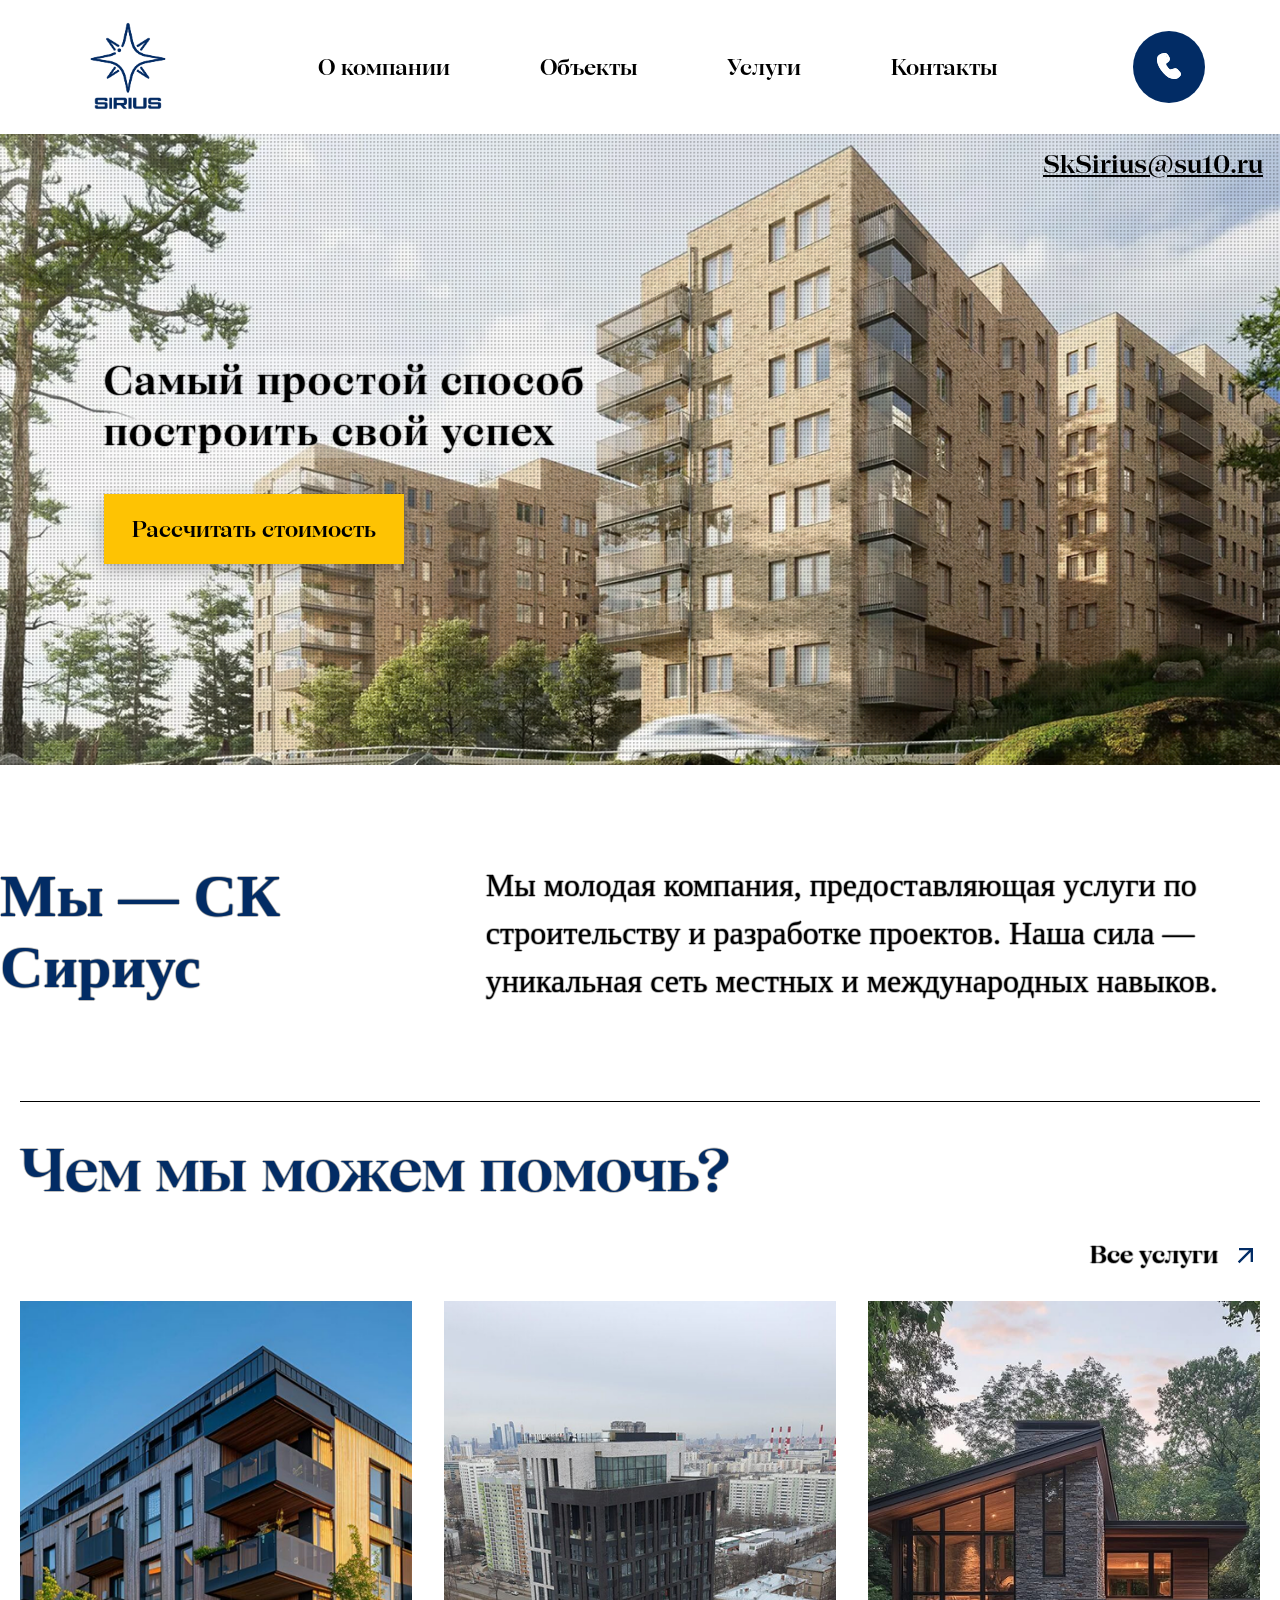
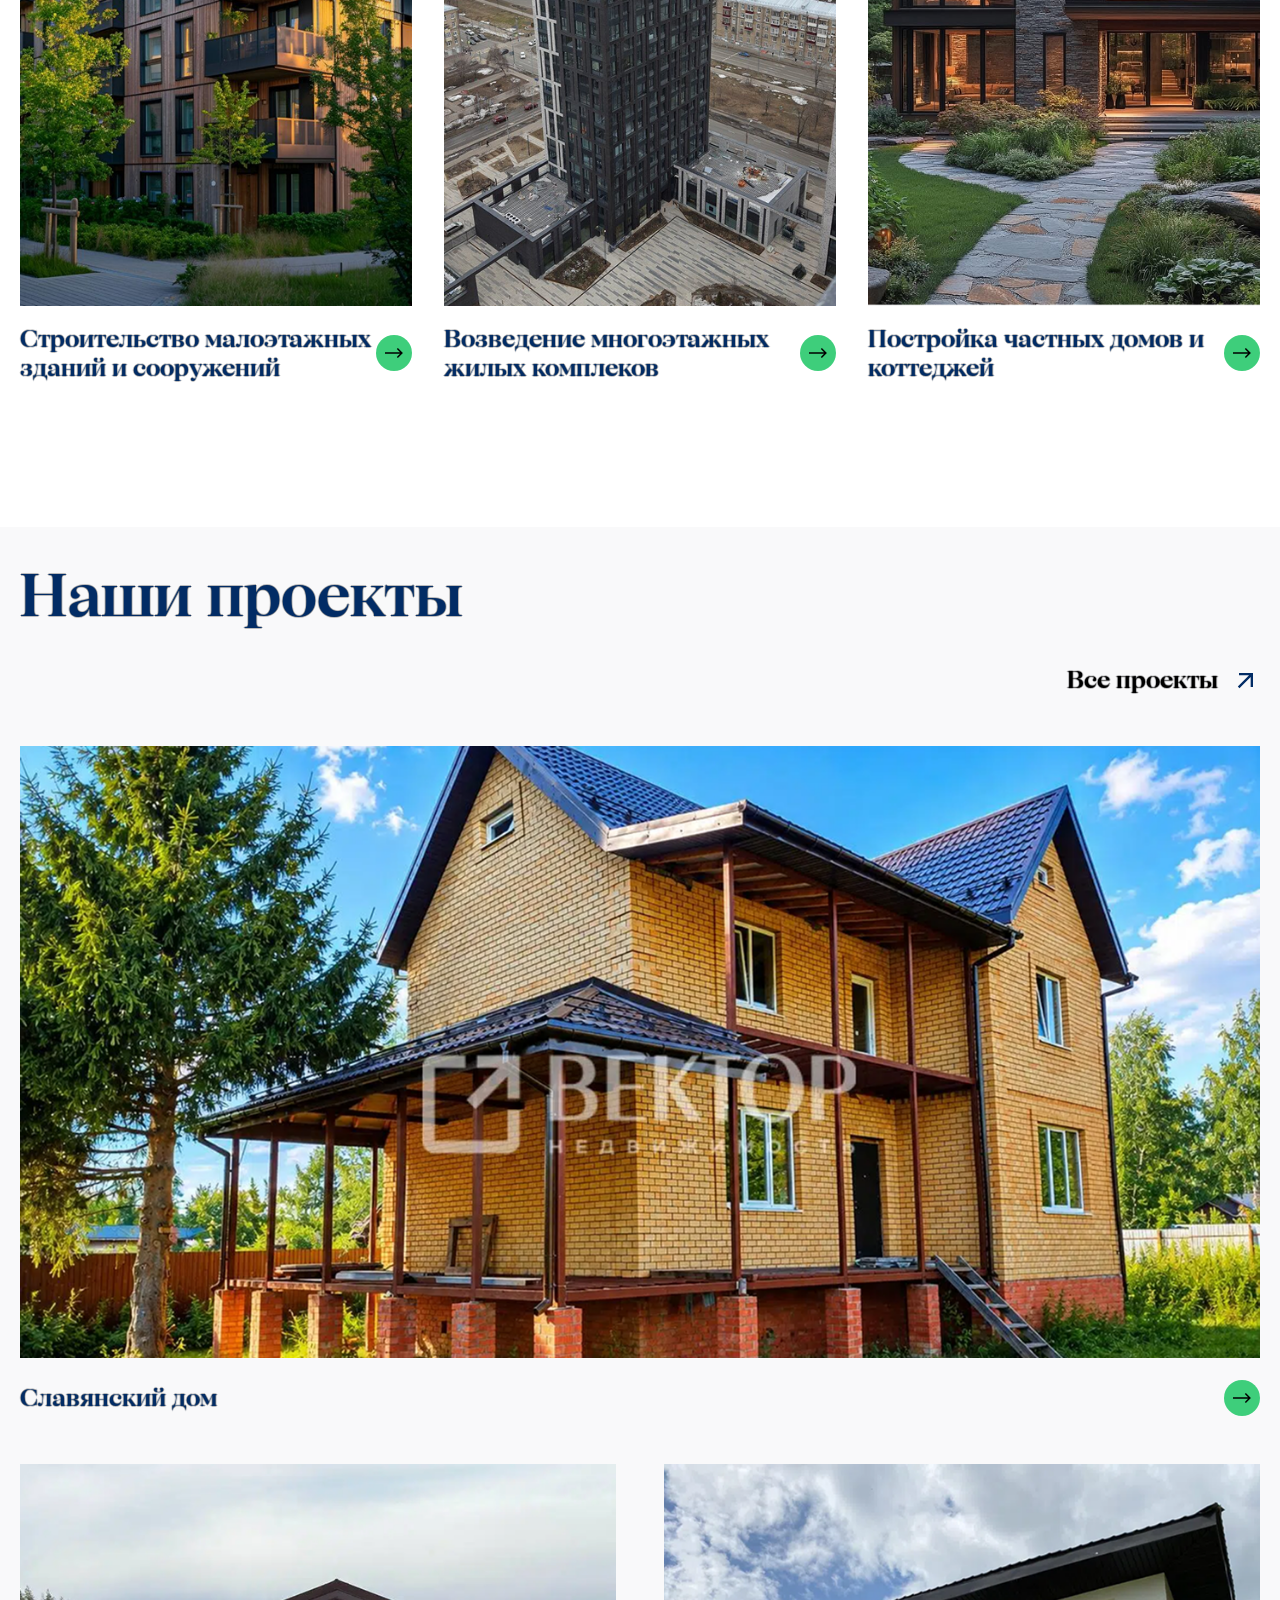
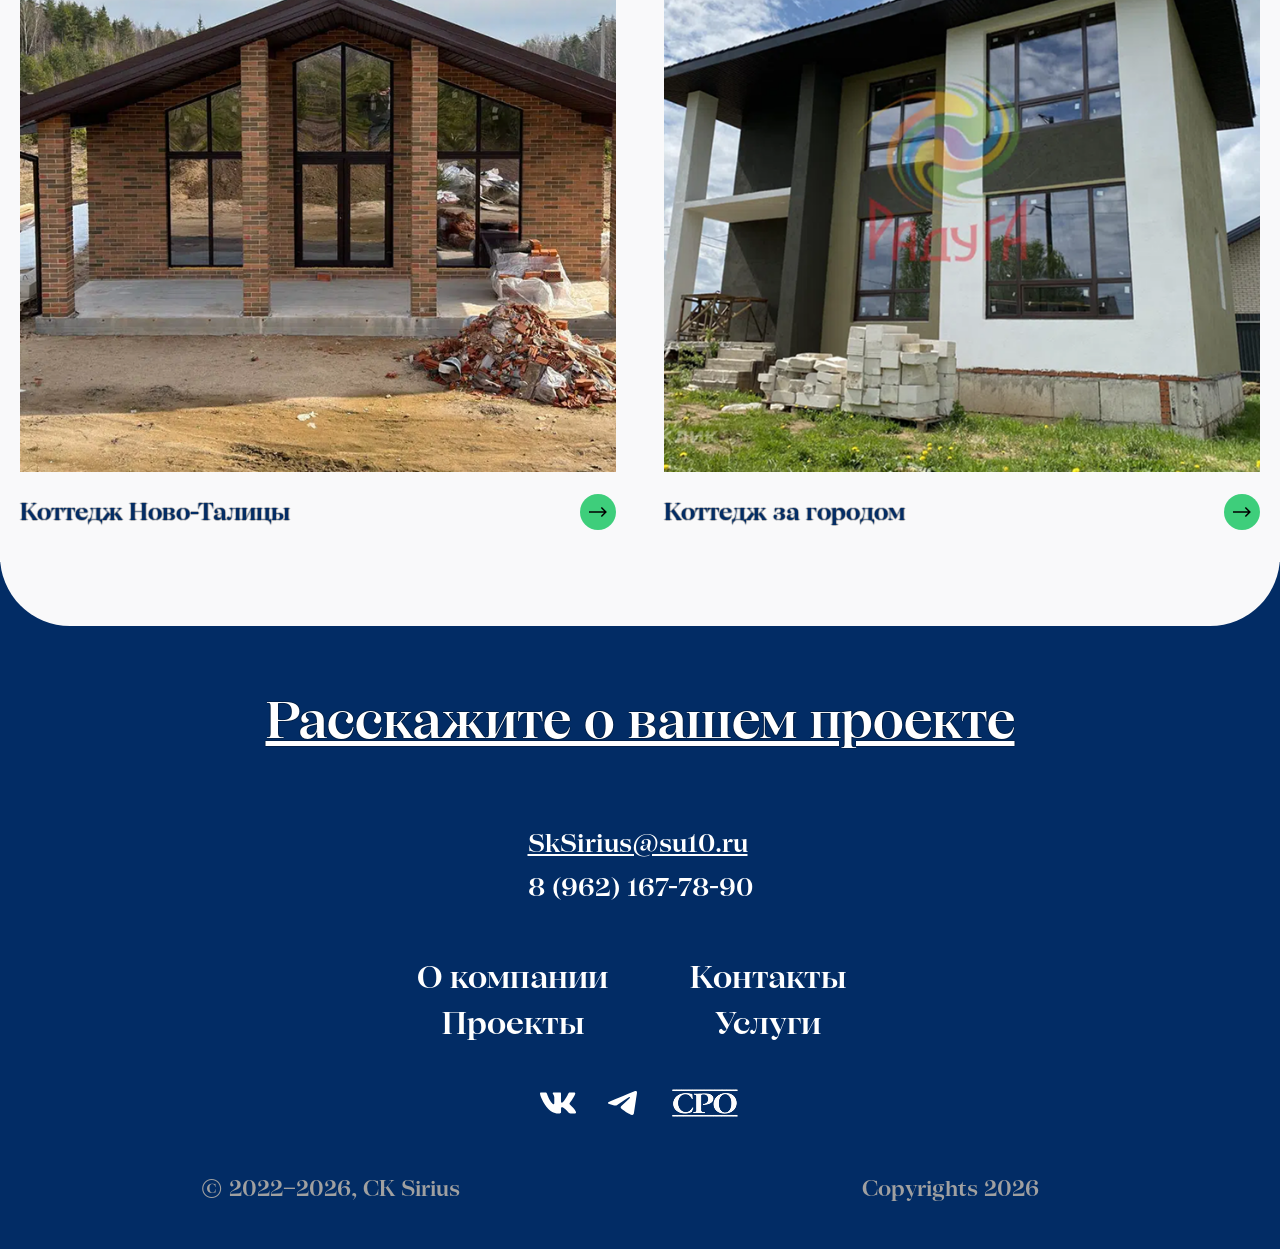
==== index.html @ 01628102 "Init" ====
<!doctype html>
<html lang="ru">
  <head>
    <meta charset="UTF-8" />
    <meta name="viewport" content="width=device-width, initial-scale=1.0" />
    <link rel="stylesheet" href="css_files/header.css" />
    <link rel="stylesheet" href="css_files/general.css" />
    <link rel="stylesheet" href="css_files/Main_photo.css" />
    <link rel="stylesheet" href="css_files/hero.css" />
    <link rel="stylesheet" href="css_files/services.css" />
    <link rel="stylesheet" href="css_files/projects.css" />
    <link rel="stylesheet" href="css_files/footer.css" />
    <link rel="stylesheet" href="css_files/success-module-window.css" />
    <link rel="stylesheet" href="css_files/adaptive/header-adaptive.css" />
    <link rel="stylesheet" href="css_files/adaptive/main-photo.css">
    <link rel="stylesheet" href="css_files/adaptive/hero.css">
    <link rel="stylesheet" href="css_files/adaptive/services.css">
    <link rel="stylesheet" href="css_files/adaptive/projects.css">
    <link rel="stylesheet" href="css_files/adaptive/footer-adaptive.css">
    <link rel="stylesheet" href="css_files/module-window.css" />
    <link rel="stylesheet" href="css_files/adaptive/module-window.css">

    <link
      rel="shortcut icon"
      href="icons/logo_favicon.png"
      type="image/x-icon"
    />
    
    <!-- <link rel="preconnect" href="https://fonts.googleapis.com" />
    <link rel="preconnect" href="https://fonts.gstatic.com" crossorigin />
    <link
      href="https://fonts.googleapis.com/css2?family=Mulish:wght@200;300;400;500;600;700&display=swap"
      rel="stylesheet"
    /> -->
    <link rel="preconnect" href="https://fonts.googleapis.com" />
    <link rel="preconnect" href="https://fonts.gstatic.com" crossorigin />
    <link
      href="https://fonts.googleapis.com/css2?family=Mulish:ital,wght@0,200..1000;1,200..1000&display=swap"
      rel="stylesheet"
    />

    <title>SIRIUS</title>
  </head>
  <body>
    <header class="header">
      <div class="header__block">
        <nav class="header__nav">
          <!-- LOGO -->
          <img class="header__nav-logo" src="icons/Logo.png" alt="" />
          <div class="header__nav-box">
            <!-- LIST -->
            <ul class="header__list">
              <!-- ABOUT US -->
              <li>
                <a href="about_us.html" class="header__list-link">О компании</a>
              </li>
              <!-- PROJECTS -->
              <li>
                <a href="projects.html" class="header__list-link">Объекты</a>
              </li>
              <!-- SERVISES -->
              <li>
                <a href="services.html" class="header__list-link">Услуги</a>
              </li>
              <!-- CONTACTS -->
              <li>
                <a href="contacts.html" class="header__list-link">Контакты</a>
              </li>
            </ul>
            <!-- PHONE-BUTTON -->
            <!-- <div class="header__button-sidebar">
              <button class="header__call" id="callButton">
                <img src="icons/phone.svg" alt="Позвонить" class="phone" />
              </button> -->
            <!-- КНОПКА САЙДБАРА -->
            <!-- <button class="header__burger" id="burgerButton" type="button">
                <span></span>
                <span></span>
                <span></span>
              </button>
            </div>  -->
          </div>
          
          <div class="header__button-sidebar">
            <!-- PHONE-BUTTON -->
            <button class="header__call" id="callButton">
              <img src="icons/phone.svg" alt="Позвонить" class="phone" />
            </button>
            <!-- КНОПКА САЙДБАРА -->
            <button class="header__burger" id="burgerButton" type="button">
              <span></span>
              <span></span>
              <span></span>
            </button>
          </div>
          <!-- <button class="header__call-adaptive" id="callButton">
            <img src="icons/phone.svg" alt="Позвонить" class="phone" />
          </button> -->
        </nav>
      </div>
    </header>
    <!-- SIDEBAR -->
    <div class="sidebar" id="sidebar">
      <div class="sidebar__overlay" id="sidebarOverlay"></div>
      <aside class="sidebar__menu">
        <button class="sidebar__close" id="sidebarClose" type="button">
          ×
        </button>
        <ul class="sidebar__list">
          <!-- ABOUT US -->
          <li>
            <a href="about_us.html" class="sidebar__link">О компании</a>
          </li>
          <!-- PROJECTS -->
          <li>
            <a href="projects.html" class="sidebar__link">Объекты</a>
          </li>
          <!-- SERVISES -->
          <li>
            <a href="services.html" class="sidebar__link">Услуги</a>
          </li>
          <!-- CONTACTS -->
          <li>
            <a href="contacts.html" class="sidebar__link">Контакты</a>
          </li>
        </ul>
        <!-- PHONE-BUTTON -->
        <!-- <button class="sidebar__call" id="sidebarCall" type="button">
            <img src="icons/phone.svg" alt="Позвонить" class="phone" />
          </button> -->
      </aside>
    </div>
    <main>
      <!-- MAIN PHOTO -->
      <section class="photo">
        <div class="photo__container">
          <!-- CONTENT -->
          <div class="photo__content">
            <h1>Самый простой способ построить свой успех</h1>
            <button>Рассчитать стоимость</button>
          </div>
          <!-- EMAIL -->
          <div class="email__content">SkSirius@su10.ru</div>
          <!-- IMAGE -->
          <div class="photo__image">
            <img src="Images/Fone.png" alt="" class="image__photo" />
          </div>
        </div>
      </section>
      <!-- DESCRIPTION ABOUT COMPANY -->
      <section class="hero">
        <div class="hero__container">
          <h2 class="hero__title">Мы — СК Сириус</h2>
          <div class="hero__desc">
            Мы молодая компания, предоставляющая 
            услуги по строительству и разработке 
            проектов. Наша сила — уникальная сеть 
            местных и международных навыков.
          </div>
        </div>
      </section>
      <!-- УСЛУГИ -->
      <section class="services">
        <div class="services__container">
          <!-- LINE -->
          <div class="services__line"></div>
          <!-- HEADER -->
          <div class="services__header">
            <!-- TITLE -->
            <h2 class="services__title">Чем мы можем помочь?</h2>
            <!-- LINK -->
            <div class="services__link">
              <a href="services.html" class="services__link-item"
                ><span>Все услуги</span>
                <img
                  src="icons/pointers/services-arrow.svg"
                  alt=""
                  class="services__arrow"
              /></a>
            </div>
          </div>
          <div class="services__list">
            <!-- 1 -->
            <article class="services__item">
              <img src="Images/low.png" alt="" class="services__image" />
              <a href="/" class="services__name"
                ><span>Строительство малоэтажных зданий и сооружений</span>
                <div class="services__icon-box">
                  <img
                    class="services__icon"
                    src="icons/pointers/project-arrow.svg"
                    alt=""
                  />
                </div>
              </a>
            </article>
            <!-- 2 -->
            <article class="services__item">
              <img src="Images/higher.png" alt="" class="services__image" />
              <a href="/" class="services__name"
                ><span>Возведение многоэтажных жилых комплеков</span>
                <div class="services__icon-box">
                  <img
                    class="services__icon"
                    src="icons/pointers/project-arrow.svg"
                    alt=""
                  />
                </div>
              </a>
            </article>
            <!-- 3 -->
            <article class="services__item">
              <img
                src="Images/private_house.png"
                alt=""
                class="services__image"
              />
              <a href="/" class="services__name"
                ><span>Постройка частных домов и коттеджей</span>
                <div class="services__icon-box">
                  <img
                    class="services__icon"
                    src="icons/pointers/project-arrow.svg"
                    alt=""
                  />
                </div>
              </a>
            </article>
          </div>
        </div>
      </section>
      <!-- ПРОЕКТЫ -->
      <section class="projects">
        <div class="projects__container">
          <div class="projects__header">
            <div class="projects__title">Наши проекты</div>
            <!-- LINK -->
            <div class="projects__link">
              <a href="projects.html" class="projects__link-item"
                ><span>Все проекты</span>
                <img
                  src="icons/pointers/services-arrow.svg"
                  alt=""
                  class="projects__arrow"
              /></a>
            </div>
          </div>
          <div class="projects__list">
            <!-- 1 -->
            <article class="projects__item">
              <img
                src="Images/Slavynski_dom.png"
                alt=""
                class="projects__image"
              />
              <a href="projectInDetails.html" class="services__name services__name-adaptive"
                ><span>Славянский дом</span>
                <div class="services__icon-box">
                  <img
                    class="services__icon"
                    src="icons/pointers/project-arrow.svg"
                    alt=""
                  />
                </div>
              </a>
            </article>
            <!-- 2 -->
            <article class="projects__item">
              <img src="Images/Cottage.png" alt="" class="projects__image" />
              <a href="/" class="services__name services__name-adaptive"
                ><span>Коттедж Ново-Талицы</span>
                <div class="services__icon-box">
                  <img
                    class="services__icon"
                    src="icons/pointers/project-arrow.svg"
                    alt=""
                  />
                </div>
              </a>
            </article>
            <!-- 3 -->
            <article class="projects__item">
              <img src="Images/Cottage_2.png" alt="" class="projects__image" />
              <a href="/" class="services__name services__name-adaptive"
                ><span>Коттедж за городом</span>
                <div class="services__icon-box">
                  <img
                    class="projects__icon"
                    src="icons/pointers/project-arrow.svg"
                    alt=""
                  />
                </div>
              </a>
            </article>
          </div>
        </div>
      </section>
    </main>
    <footer class="footer">
      <div class="footer__container">
        <h2>
          <a href="contacts.html" class="footer__title"
            >Расскажите о вашем проекте</a
          >
        </h2>

        <div class="footer__middle">
          <div class="footer__contacts">
            <a href="/" class="footer__email">SkSirius@su10.ru</a
            ><a href="/" class="footer__phone-number">8 (962) 167-78-90</a>
          </div>
          <nav class="footer__nav">
            <!-- <div class="footer__nav-up"> -->
            <a href="about_us.html" class="footer__nav-item">О компании</a>
            <a href="services.html" class="footer__nav-item">Контакты</a>
            <!-- </div> -->
            <!-- <div class="footer__nav-bottom"> -->
            <a href="projects.html" class="footer__nav-item">Проекты</a>
            <a href="contacts.html" class="footer__nav-item">Услуги</a>
            <!-- </div> -->
          </nav>
        </div>

        <div class="footer__bottom">
          <div class="footer__socials">
            <img src="icons/social-medias/vk.svg" alt="" class="vk" />
            <img src="icons/social-medias/tg.svg" alt="" class="tg" />
            <img src="icons/social-medias/cpo.png" alt="" class="cpo" />
          </div>
          <div class="footer__copyright">
            <p class="footer__copyright-text">© 2022–2026, CК Sirius</p>
            <p class="footer__copyright-text">Copyrights 2026</p>
          </div>
        </div>
      </div>
    </footer>
    <!-- MODULE-WINDOW -->
    <div class="callback" id="callback">
      <div class="callback__overlay"></div>

      <div class="callback__window">
        <button class="callback__close" id="callbackClose">×</button>

        <h2 class="callback__title">У вас возникли вопросы?</h2>

        <div class="callback__manager">
          <img
            src="Images/owner-picture.png"
            alt=""
            class="callback__manager-photo"
          />

          <p class="callback__manager-text">
            Наш менеджер перезвонит вам<br />
            в рабочее время в течение 2 минут
          </p>
        </div>

        <form class="callback__form">
          <input
            type="tel"
            class="callback__input"
            placeholder="Телефон *"
            id="callbackPhone"
          />

          <button type="submit" class="callback__submit" id="callbackSubmit">
            Перезвонить
          </button>
        </form>
      </div>
    </div>
    <!-- УСПЕШНО ОТПРАВЛЕНО -->
    <div class="callback__success" id="callbackSuccess">
      <div class="callback__success-overlay"></div>
      <div class="callback__success-modal">
        <button class="callback__success-close" id="successClose">
          <img src="icons/cross.svg" alt="" />
        </button>

        <div class="callback__success-icon">
          <img src="icons/plane.svg" alt="" />
        </div>

        <h3 class="callback__success-title">
          Ваша заявка на обратный звонок зарегистрирована
        </h3>
        <p class="callback__success-text">
          Наш специалист скоро перезвонит вам
        </p>
      </div>
    </div>
    <script src="js/callback.js"></script>
    <script src="js/sidebar.js"></script>
    <!-- <script src="js/request.js"></script> -->
  </body>
</html>
---- css_files/header.css ----
.header {
  max-width: 1170px;
  padding-inline: 20px;

  margin-inline: auto;
}

.header__block {
  height: 134px;
}

.header__nav {
  display: flex;
  /* gap: 232px; */
  justify-content: space-between;
  align-items: center;
  height: 134px;
}

.header__button-sidebar {
  display: flex;
  justify-content: center;
  align-items: center;
  gap: 20px;
  /* margin-left: auto; */
}


.header__nav-logo {
  width: 106px;
  height: 106px;
  cursor: pointer;
}

.header__nav-box {
  display: flex;
  justify-content: space-between;
  align-items: center;
  /* width: 100%; */
}

.header__list {
  display: flex;
  list-style: none;
  gap: 90px;
}

.header__list-link,
.header__list-link:visited {
  font-size: 22px;
  font-family: "SFT Schrifted", sans-serif;
  cursor: pointer;
  transition: transform 0.3s ease;
  text-decoration: none;
  color: black;
}

.header__list-link:hover {
  display: inline-block;
  transform: scale(1.12);
  opacity: 0.8;
}

.header__call {
  background-color: var(--dark-blue);
  width: 72px;
  height: 72px;
  border-radius: 50px;
  border: none;
  display: flex;
  justify-content: center;
  align-items: center;
  transition: background-color 0.2s linear;
  cursor: pointer;
}

.header__call:hover {
  background-color: rgb(21, 21, 163);
  box-shadow: 0 0 3px;
}
---- css_files/general.css ----
:root {
  --font-main: "Mulish", sans-serif;
  --dark-blue: #022c65;
  --yellow: #fec303;
  --green: #3ECE7B;
  --gray: #F9F9FA;
  --lite-gray: #A0A0A0;
  --lite-gray2: #F4F4F4;
  --rq-stroke: #DDDDDD;
  --rq-text: #77777B;
  --text-shadow:
    1px 0 0 rgba(0, 0, 0, 0.25), -1px 0 0 rgba(0, 0, 0, 0.25),
    0 1px 0 rgba(0, 0, 0, 0.25), 0 -1px 0 rgba(0, 0, 0, 0.25);
  --text-shadow2:
    1px 0 0 rgba(0, 0, 0, 0.50), -1px 0 0 rgba(0, 0, 0, 0.5),
    0 1px 0 rgba(0, 0, 0, 0.5), 0 -1px 0 rgba(0, 0, 0, 0.5);
  }


/* html{ 
  height: 2000px;
}*/

*{margin: 0;
padding: 0;
box-sizing: border-box;}

[class*="__container"] {
  max-width: 1440px;
  margin-inline: auto;
}

@font-face {
  font-family: "SFT Schrifted";
  src: url("fonts/SFT Schrifted Serif TRIAL Display DemiBold.otf")
    format("opentype");
  font-weight: 600;
}

@font-face {
  font-family: "SFT Schrifted 800";
  src: url("fonts/SFT\ Schrifted\ Serif\ TRIAL\ Text\ ExtraBold.otf")
    format("opentype");
  font-weight: 800;
}
---- css_files/Main_photo.css ----
.photo__container {
  position: relative;
  margin-inline: auto;
  max-width: 1440px;
  width: 100%;
}

.image__photo {
  width: 100%;
  display: block;
}

.photo__content,
.email__content {
  position: absolute;
}

.photo__content {
  top: 35%;
  left: 8.1%;
  /* display: inline-block; */
}

.photo__content h1 {
  margin-top: 0;
  margin-bottom: 36px;
  font-size: clamp(24px, 3vw, 60px);
  font-family: "SFT Schrifted", sans-serif;
  font-weight: 600;
  width: 40vw;
  /* display: inline-block; */
  letter-spacing: 0.05em;
  text-shadow:var(--text-shadow);
  /* -webkit-text-stroke: 1px rgba(255, 255, 255, 0.25); */
  line-height: 1.34;
  background-color: rgba(255, 255, 255, 0.2);
}

.photo__content button {
  font-family: "SFT Schrifted", sans-serif;
  font-size: clamp(18px, 3vw, 22px);
  background-color: var(--yellow);
  border-style: none;
  width: 300px;
  height: 70px;
  cursor: pointer;
  box-shadow: 0 6px 15px rgba(0, 0, 0, 0.25);

  transition: all 0.25s ease;
}

.photo__content button:hover{
  box-shadow: 0 10px 25px rgba(0,0,0,0.4);
  transform: translateY(-3px);
}


.email__content {
  right: 17px;
  top: 14px;
  font-size: 26px;
  font-family: "SFT Schrifted", sans-serif;
  text-decoration: underline;
  line-height: 31px;
  cursor: pointer;
}

.email__content:hover{
  text-shadow: 1px 0 1px black;
  text-decoration: underline;
  text-decoration-thickness: 2px;
}
---- css_files/hero.css ----
.hero {
  margin-top: 96px;
}

.hero__container {
  display: flex;
  justify-content: space-between;
  gap: 178px;
}

.hero__title {
  font-size: 60px;
  color: var(--dark-blue);
  text-shadow: var(--text-shadow);
  line-height: 71px;
}

.hero__desc{
    font-size: 32px;
    text-shadow: var(--text-shadow);
    line-height: 48px;
    width: 100%;
}
---- css_files/services.css ----
.services {
  margin-top: 96px;
}

.services__line {
  width: 100%;
  height: 1px;
  background-color: #000;
}

.services__header {
  display: flex;
  justify-content: space-between;
}

.services__title {
  font-size: 60px;
  font-family: "SFT Schrifted", sans-serif;
  padding-top: 32px;
  text-shadow: var(--text-shadow);
  color: var(--dark-blue);
  line-height: 71px;
}

.services__link,
.services__link:visited {
  margin-top: 138px;
  text-decoration: none;
}

.services__link-item,
.services__link-item:visited {
  text-decoration: none;
  color: black;
}

.services__link-item:hover span {
  text-shadow: 0px 0px 1px black;
  display: block;
  transform: scale(1.01);
}

.services__link-item span {
  font-family: "SFT Schrifted", sans-serif;
  text-shadow: var(--text-shadow);
  font-size: 24px;
  font-style: normal;
}

.services__link-item {
  display: flex;
  align-items: center;
  gap: 14px;
}

.services__link-item:hover .services__arrow {
  transform: scale(1.035);
}

.services__arrow,
.services__link-item span {
  transition: transform 0.1s linear;
}

/* PHOTOS */

.services__list {
  margin-top: 32px;
  display: flex;
  justify-content: space-between;
}

.services__name {
  display: flex;
  align-items: center;
  justify-content: space-between;
  font-size: 24px;
  font-family: "SFT Schrifted", sans-serif;
  text-shadow: var(--text-shadow);
  color: var(--dark-blue);

  text-decoration: none;
  line-height: 29px;
  margin-top: 18px;
}

.services__name span, .services__name:visited {
  width: 402px;
  transition: text-shadow 0.4s ease;
  text-decoration: none;
}

.services__icon-box {
  background-color: var(--green);
  border-radius: 200px;
  height: 36px;
  width: 36px;
  display: flex;
  justify-content: center;
  align-items: center;
  flex-shrink: 0;

  transition: background-color 0.4s ease;
}

.services__name:hover .services__icon-box {
  background-color: var(--dark-blue);
}

.services__name:hover span {
  text-shadow: 1px 0 1px black;
}
---- css_files/projects.css ----
.projects {
  margin-top: 145px;
  background-color: var(--gray);
  padding-bottom: 96px;
  border-radius: 0 0 70px 70px;
  position: relative;
  z-index: 1;
}


.projects__header {
  display: flex;
  justify-content: space-between;
}

.projects__title {
  font-size: 60px;
  font-family: "SFT Schrifted", sans-serif;
  padding-top: 32px;
  text-shadow: var(--text-shadow);
  color: var(--dark-blue);
  line-height: 71px;
}

.projects__link,
.projects__link:visited {
  margin-top: 138px;
  text-decoration: none;
}

.projects__link-item,
.projects__link-item:visited {
  text-decoration: none;
  color: black;
}

.projects__link-item:hover span {
  text-shadow: 0px 0px 1px black;
  display: block;
  transform: scale(1.01);
}

.projects__link-item span {
  font-family: "SFT Schrifted", sans-serif;
  text-shadow: var(--text-shadow);
  font-size: 24px;
  font-style: normal;
}

.projects__link-item {
  display: flex;
  align-items: center;
  gap: 14px;
}

.projects__link-item:hover .projects__arrow {
  transform: scale(1.035);
}

.projects__arrow,
.projects__link-item span {
  transition: transform 0.1s linear;
}

/* Photo */

.projects__list {
  margin-top: 52px;
  display: grid;
  grid-template-columns: 1fr 1fr;
  gap: 48px;
  row-gap: 48px;
}

.projects__item:first-child {
    grid-column: 1 / -1;
}


/* .projects__name {
  display: flex;
  align-items: center;
  justify-content: space-between;
  font-size: 24px;
  font-family: "SFT Schrifted", sans-serif;
  text-shadow: var(--text-shadow);
  color: var(--dark-blue);

  text-decoration: none;
  line-height: 29px;
  margin-top: 36px;
} */

/* .services__name span, .services__name:visited {
  width: 402px;
  transition: text-shadow 0.4s ease;
  text-decoration: none;
}

.services__icon-box {
  background-color: var(--green);
  border-radius: 100px;
  height: 36px;
  width: 36px;
  display: flex;
  justify-content: center;
  align-items: center;

  transition: background-color 0.4s ease;
}

.services__name:hover .services__icon-box {
  background-color: var(--dark-blue);
}

.services__name:hover span {
  text-shadow: 1px 0 1px black;
} */
---- css_files/footer.css ----
.footer {
  background-color: var(--dark-blue);
  height: 840px;
  margin-top: -64px;
}

.footer__title {
  display: inline-block;
  padding-top: 128px;
  color: rgb(255, 255, 255);
  font-size: 90px;
  font-family: "SFT Schrifted", sans-serif;
  width: 780px;
  text-decoration: none;
  text-shadow: var(--text-shadow);
  letter-spacing: 4%;
  line-height: 107px;
  transition: 0.2s;
}

.footer__title:hover {
  text-shadow: 3px 4px 10px black;
}

.footer__contacts {
  /* margin-top: 188px; */
  width: 226px;
  display: flex;
  flex-direction: column;
  font-size: 26px;
  font-family: "SFT Schrifted", sans-serif;
  color: white;
}

.footer__email {
  text-decoration: underline;
  color: white;
  line-height: 31px;
  padding-bottom: 15px;
}

.footer__phone-number {
  text-decoration: none;
  color: white;
  line-height: 31px;
  transition: opacity 0.3s ease;
}

.footer__email:hover,
.footer__phone-number:hover {
  opacity: 0.5;
}

.footer__nav-item:active {
  text-decoration: underline;
}

.footer__middle {
  margin-top: 188px;
  width: 1126px;
  display: flex;
  justify-content: space-between;
  align-items: flex-start;
}

.footer__nav {
  width: 333px;
  display: grid;
  grid-template-columns: 1fr 1fr;
  column-gap: 45px;
  row-gap: 15px;
  font-size: 26px;
}

.footer__nav-item {
  white-space: nowrap;
  text-decoration: none;
  color: white;
  font-family: "SFT Schrifted", sans-serif;
  line-height: 31px;
  transition: opacity 0.3s ease;
}

.footer__nav-item:hover {
  opacity: 0.5;
}

.footer__socials {
  display: flex;
  justify-content: end;
  gap: 32px;

  margin-top: 28px;
}

.vk,
.tg,
.cpo {
  transition: opacity 0.4s ease;
  cursor: pointer;
}

.vk:hover,
.tg:hover,
.cpo:hover {
  opacity: 0.5;
}

.footer__copyright {
  display: flex;
  justify-content: space-between;
  margin-top: 54px;
  color: #a0a0a0;
  font-size: 22px;
  font-family: "SFT Schrifted", sans-serif;
}

/* .footer__nav a {
    
} */

/* .footer__nav{
  margin-left: 724px;
} */
---- css_files/success-module-window.css ----
.callback__success {
  position: fixed;
  top: 0;
  left: 0;
  width: 100%;
  height: 100%;
  display: flex;
  justify-content: center;
  align-items: center;
  z-index: 1000;

  visibility: hidden;
  opacity: 0;
  transition: opacity 0.3s ease, visibility 0.3s ease;
}

.callback__success.active {
  visibility: visible;
  opacity: 1;
}

.callback__success-overlay {
  position: absolute;
  top: 0;
  left: 0;
  width: 100%;
  height: 100%;
  background-color: rgba(0, 0, 0, 0.5);
}

.callback__success-modal {
  position: relative;
  background-color: white;
  border-radius: 24px;
  padding: 64px 48px;
  width: 480px;
  max-width: 90%;
  display: flex;
  flex-direction: column;
  align-items: center;
  text-align: center;

  transform: scale(0.95);
  transition: transform 0.3s ease;
}

.callback__success.active .callback__success-modal {
  transform: scale(1);
}

.callback__success-close {
  position: absolute;
  top: 24px;
  right: 24px;
  background: none;
  border: none;
  cursor: pointer;
  width: 24px;
  height: 24px;
  padding: 0;
}

.callback__success-close img {
  width: 100%;
  height: 100%;
}

.callback__success-icon {
  width: 64px;
  height: 64px;
  margin-bottom: 24px;
}

.callback__success-icon img {
  width: 100%;
  height: 100%;
}

.callback__success-title {
  font: 800 24px/32px var(--font-main);
  color: #1e293b;
  margin-bottom: 12px;
}

.callback__success-text {
  font: 400 16px/22px var(--font-main);
  color: #77777b;
}
---- css_files/adaptive/header-adaptive.css ----
.header__burger {
  display: none;
}

.header__list {
  font-size: 22px;
}

@media (max-width: 768px) {
  .header__list {
    display: none;
  }

  .header__call {
    display: none;
  }

  .header__burger {
    display: flex;
    flex-direction: column;
    justify-content: space-between;

    width: 35px;
    height: 25px;

    padding: 0;
    /* margin-right: 20px; */
    border: none;
    background: none;

    cursor: pointer;
    /* margin-left: auto; */
  }

  .header__burger span {
    width: 100%;
    height: 2px;
    background-color: var(--dark-blue);
  }

  .header__burger span:active {
    background-color: var(--blue);
  }

  .header__nav {
    display: flex;
    gap: 22px;
    align-items: center;
    height: 134px;
  }
}

/* sidebar */

.sidebar {
  position: fixed !important;
  top: 0;
  left: 0;
  width: 100vw;
  height: 100vh;

  visibility: hidden;
  pointer-events: none;

  z-index: 1000;
}

.sidebar__overlay {
  position: absolute;
  inset: 0;

  background-color: rgba(0, 0, 0, 0.6);

  opacity: 0;
  transition: opacity 0.3s ease;
}

.sidebar__menu {
  position: absolute;
  top: 0;
  right: 0;

  width: 320px;
  height: 100%;

  padding: 40px;

  background-color: white;

  transform: translateX(100%);
  transition: transform 0.3s ease;
}

.sidebar.active {
  visibility: visible;
  pointer-events: auto;
}

.sidebar.active .sidebar__overlay {
  opacity: 1;
}

.sidebar.active .sidebar__menu {
  transform: translateX(0);
}

.sidebar__list {
  display: flex;
  flex-direction: column;
  align-items: center;
  gap: 25px;

  margin-top: 70px;
  padding: 0;

  list-style: none;
}

.sidebar__link {
  font: 600 24px/30px var(--font-main);
  color: var(--dark-blue);
  text-decoration: none;
}

.sidebar__link:active {
  color: var(--blue);
}

.sidebar__close {
  position: absolute;
  top: 25px;
  right: 25px;

  border: none;
  background: none;

  font-size: 36px;
  line-height: 1;

  color: var(--dark-blue);
  cursor: pointer;
}

.header__call {
  display: inline-block;
}

/* Маленькие телефоны — 480px и ниже */
@media (max-width: 480px) {
  .header {
    padding-inline: 16px;
  }

  .header__nav-logo {
    width: 70px;
    height: 70px;
  }

  .sidebar__menu {
    width: 100%; /* сайдбар на всю ширину */
    padding: 32px 24px;
  }

  .sidebar__link {
    font-size: 20px;
  }

  .header__call {
    width: 60px;
    height: 60px;
  }
}
 
/* 1200 и ниже */

@media (max-width: 1200px) {
  .header {
    padding-inline: 24px;
  }

  .header__nav {
    gap: 60px;
  }

  .header__list {
    gap: 40px;
  }

  .header__list-link {
    font-size: 0.98em;
  }

  /* .header__nav-box {
    width: 100%;
    margin-left: 110px;
  } */
}

/* Планшеты — 1024px и ниже */
@media (max-width: 1024px) {
  .header__block,
  .header__nav {
    height: 100px;
  }

  /* .header__nav-box {
    width: 100%;
    margin-left: 60px;
  } */

  .header__nav-logo {
    width: 80px;
    height: 80px;
  }

  .header__list-link {
    font-size: 0.96em;
  }

  .header__list {
    gap: 28px;
  }

  .header__list-link {
    font-size: 20px;
  }

  .header__call {
    width: 56px;
    height: 56px;
    display: inline-block;
  }
}

/* .header__call-adaptive{
    display: none;
} */
---- css_files/adaptive/main-photo.css ----
/* =========================
   DESKTOP
========================= */

/* .container {
    width: min(1170px, calc(100% - 40px));
    margin: 0 auto;
} */

/* =========================
   TABLET
========================= */

@media (max-width: 1024px) {
  .container {
    width: min(900px, calc(100% - 40px));
  }
}

/* =========================
   MOBILE
========================= */

@media (max-width: 768px) {
  .photo__container {
    width: calc(100% - 24px);
    position: relative;
    margin-inline: auto;
    max-width: 1440px;
    width: 100%;
  }

  .image__photo {
    width: 100%;
    height: 600px;
    display: block;
    object-fit: cover;
  }

  .email__content {
    display: none;
  }

  .photo__content h1 {
    text-align: center;
    font-size: clamp(30px, 5vw, 60px);
    text-shadow: none;
    text-transform: uppercase;
  }

  .photo__content {
    top: 50%;
    left: 50%;
    transform: translate(-50%, -50%);
    display: flex;
    flex-direction: column;
    align-items: center;
  }
}

/* =========================
   SMALL MOBILE
========================= */

@media (max-width: 480px) {
  .photo__container {
    width: calc(100% - 24px);
    position: relative;
    margin-inline: auto;
    max-width: 1440px;
    width: 100%;
  }

  .image__photo {
    width: 100%;
    height: 600px;
    display: block;
    object-fit: cover;
  }

  .email__content {
    display: none;
  }

  .photo__content h1 {
    text-align: center;
    width: 300px;
    font-size: clamp(30px, 5vw, 60px);
    text-shadow: none;
    text-transform: uppercase;
  }

  .photo__content button {
    margin-top: 50px;
  }
}
---- css_files/adaptive/hero.css ----
/* =========================
   mini-DESKTOP
========================= */

@media (max-width: 1200px) {

  .hero__container {
    display: flex;
    flex-direction: column;
    /* justify-content: space-between; */
    gap: clamp(14px, 3vw, 30px);
    
  }

    .hero__container {
    width: calc(100% - 40px);
  }

  .hero{
    margin-block: 48px;
  }

  .hero__title, .hero__desc{
    text-shadow: 0.6px 0 0 rgba(0, 0, 0, 1);
    line-height: 1.18;
  }

  .hero__title{font-size: clamp(35px, 5vw, 90px);}
  .hero__desc{font-size: clamp(18px, 3vw, 32px);}

}
/* =========================
   TABLET
========================= */

@media (max-width: 1024px) {
  .hero__container {
    width: min(900px, calc(100% - 40px));
  }
  /* .hero__container {
    display: flex;
    justify-content: space-between;
    gap: clamp(30px, 6vw, 80px);
  } */
}

/* =========================
   MOBILE
========================= */

@media (max-width: 768px) {
  .hero__container {
    width: calc(100% - 24px);
  }

  /* .hero__container {
    display: flex;
    justify-content: space-between;
    gap: clamp(30px, 6vw, 90px);
  } */
}

/* =========================
   SMALL MOBILE
========================= */

@media (max-width: 480px) {
  .hero__container {
    width: calc(100% - 24px);
  }
  /* .hero__container {
    display: flex;
    justify-content: space-between;
    gap: clamp(30px, 6vw, 60px);
  } */
}
---- css_files/adaptive/services.css ----
/* =========================
   mini-DESKTOP
========================= */

@media (max-width: 1440px) {
  .services__container {
    width: calc(100% - 40px);
  }

  
    .services__list {
  margin-top: 32px;
  display: grid;
  grid-template-columns: repeat(3, 1fr); /* стартово — 3 колонки как в макете */
  gap: 32px;
  align-items: stretch;
  }

  .services__list > * {
    flex: 1 1 calc(50% - 12px); /* 2 карточки в ряд */
    min-width: 280px;
  }

  .services__item  {
      display: flex;
  flex-direction: column;
  }

  .services__image{
  width: 100%;
  flex: 1; /* картинка занимает всё доступное место в карточке */
  min-height: 0; /* важно для flex, чтобы не переполняло */
  object-fit: cover; /* заполняет без искажений, обрезая лишнее */
  display: block;
  }

  .services__name span {
    font-size: clamp(22px, 2vw, 24px);
  }
}


  /* .services__list{flex-wrap: wrap; }
*/


@media (max-width: 1200px) {
  .services__container {
    width: calc(100% - 40px);
  }

  .services__name{
    gap: clamp(1px, 10vw, 16px);
  }

  .services__header {
    align-items: center;
    gap: 40px;
  }

  .services__name span {
    text-shadow: 0.6px 0 0 rgba(0, 0, 0, 1);
  }


  .services__list{
        grid-template-columns: repeat(auto-fit, minmax(260px, 1fr));
    /* gap: 140px; */
  }

  .services__link {
    margin-top: 32px;
    /* flex-wrap: wrap; */
  }


  .services__item{
    min-height: 320px;
  }

  .services__image{
      
    max-height: 505px;
  }

  .services {
    margin-block: 48px;
  }

  .services__title,
  .services__link-item span {
    text-shadow: 0.6px 0 0 rgba(0, 0, 0, 1);
    line-height: 1.18;
  }

  .services__title {
    font-size: clamp(26px, 5vw, 60px);
  }
  .services__link-item span {
    font-size: clamp(16px, 3vw, 24px);
    white-space: nowrap;
  }
}
/* =========================
   TABLET
========================= */

@media (max-width: 1024px) {
  .services__container {
    width: min(900px, calc(100% - 40px));
  }
  .services__container {

  }

  .services__image{
    max-height: 430px;
    /* align-items: stretch; */
  }
}

/* =========================
   MOBILE
========================= */

@media (max-width: 768px) {
  .services__container {
    width: calc(100% - 24px);
  }

    .services__image{
    max-height: none;
    /* align-items: stretch; */
  }

  .services__list {
    grid-template-columns: 1fr; /* на совсем маленьких — точно в столбик */
    gap: 96px;
  }
}

/* =========================
   SMALL MOBILE
========================= */

@media (max-width: 480px) {
  .services__container {
    width: calc(100% - 24px);
  }
  .services__container {

  }
}
---- css_files/adaptive/projects.css ----
/* =========================
   mini-DESKTOP
========================= */

@media (max-width: 1440px) {
  .projects__container {
    width: calc(100% - 40px);
  }

  .projects__image {
    width: 100%;
  }
}

/* .projects__list{flex-wrap: wrap; }
*/

@media (max-width: 1200px) {
  .projects__container {
    width: calc(100% - 40px);
  }

  .projects__image {
    width: 100%;
  }

  .projects__title {
    font-size: clamp(26px, 5vw, 60px);
    line-height: 1.18;
    text-shadow: 0.6px 0 0 rgba(0, 0, 0, 1);
  }

  .projects__link-item span {
    font-size: clamp(16px, 3vw, 24px);
    /* text-shadow: none; */
    text-shadow: 0.6px 0 0 rgba(0, 0, 0, 1);
  }

  .projects__header {
    align-items: center;
    gap: 40px;
  }

  .projects__link span {
    white-space: nowrap;
  }
}
/* =========================
   TABLET
========================= */

@media (max-width: 1024px) {
  .projects__container {
    width: min(900px, calc(100% - 40px));
  }

  .projects__image {
    width: 100%;
    max-width: 100%; /* картинка не может стать шире родителя */
    height: auto;
  }

  .projects__header {
    align-items: center;
  }

  .projects__link {
    margin-top: 32px;
  }

  .projects__item {
    width: 100%;
    min-width: 0;
    /* display: block;
    margin: 0 auto; */
  }

  .projects__list {
    min-width: 0;
  }

  /* .projects__list{grid-template-columns: 1fr;} */

  .services__name-adaptive {
    /* width: 80%; */
    /* margin: 0 auto;
    padding: 0 40px; */
    /* flex-shrink: 0; */
  }
}

/* =========================
   MOBILE
========================= */

@media (max-width: 768px) {
  .projects__container {
    width: calc(100% - 24px);
  }
  .projects__list {
    grid-template-columns: 1fr;
  }
}

/* =========================
   SMALL MOBILE
========================= */

@media (max-width: 480px) {
  .projects__container {
    width: calc(100% - 24px);
  }
}
---- css_files/adaptive/footer-adaptive.css ----
.footer__title {
  font-size: clamp(26px, 5vw, 90px);
}

/* =========================
   mini-DESKTOP
========================= */

@media (max-width: 1440px) {
  .footer__container {
    width: calc(100% - 40px);
  }
}

/* .footer__list{flex-wrap: wrap; }
*/

@media (max-width: 1400px) {
  .footer__container {
    width: calc(100% - 40px);
    display: flex;
    flex-direction: column;
    align-items: center;
    /* justify-content: center; */
    /* width: 100%; */
    /* min-width: 0; */
    padding-bottom: 48px;
  }

  .footer__title {
    font-size: clamp(32px, 4vw, 60px);
    text-align: center;
    width: auto;
    height: auto;
    white-space: wrap;
    line-height: 1.18;
    text-decoration: underline;
  }

  .footer__middle {
    margin-top: clamp(50px, 6vw, 180px);

    width: auto;
    display: flex;
    flex-direction: column;
    gap: clamp(50px, 5vw, 60px);
    /* justify-content: center; */
    align-items: center;
  }

    .footer__email, .footer__phone-number{
    padding: 0;
  }

  .footer__email{
    padding-bottom: clamp(4px, 1vw, 15px);
  }

  .footer__contacts {
    font-size: clamp(18px, 4vw, 26px);
    width: auto;
    /* padding-block:  clamp(6px, 5vw, 15px); */
  }

  .footer__nav{
    width: auto;
    text-align: center;
    column-gap: clamp(60px, 5vw, 120px);
    font-size: clamp(24px, 4vw, 32px);
    padding-inline: 20px;
  }

  .footer{
    height: auto;
  }

  .footer__bottom{
    width: 100%;
    /* display: block; */
    /* display: flex;
    justify-content: center; */
        /* align-items: center; */
    /* position: relative;
    flex-direction: column;  */
    /* max-width: 1400px; */
    /* min-height: 150px; */
  }

  .footer__socials{
    /* justify-content: center;
    margin-top: 30px */
  }

  .footer__copyright{
    /* width: 100%; */
    display: flex;
    justify-content: space-evenly;
    font-size: clamp(16px, 4vw, 22px);
        /* position: absolute;
    left: 0;
    right: 0; */
    /* bottom: 0; */
    
  }

  .footer__copyright-text{
    width: 50%;
  }

    .footer__copyright-text{
    white-space: wrap;
    text-align: center;
  }


}
/* =========================
   TABLET
========================= */

@media (max-width: 1024px) {
  .footer__container {
    width: min(900px, calc(100% - 40px));
  }
  .footer__container {
  }

      .footer__socials{
    justify-content: center;
    margin-top: 36px
  }

  .footer__copyright-text{
    white-space: wrap;
    text-align: center;
  }
}

/* =========================
   MOBILE
========================= */

@media (max-width: 768px) {
  .footer__container {
    width: calc(100% - 24px);
  }
}
    .footer__socials{
    justify-content: center;
    margin-top: 46px
  }

    .footer__copyright{
    /* width: 100%; */
    display: flex;
    justify-content: space-evenly;}

/* =========================
   SMALL MOBILE
========================= */

@media (max-width: 480px) {
  .footer__container {
    width: calc(100% - 24px);
  }

    .footer__contacts {
    font-size: (18px, 4vw, 22px);
  }

    .footer__socials{
    justify-content: center;
    margin-top: 50px
  }
  .footer__container {
  }
}
---- css_files/module-window.css ----
.callback {
    display: none;
    position: fixed;
    inset: 0;
    z-index: 1000;
}

.callback.active {
    display: flex;
    align-items: center;
    justify-content: center;
}

.callback__overlay {
    position: absolute;
    inset: 0;
    background-color: rgba(0, 0, 0, 0.7);
}

.callback__window {
    position: relative;
    z-index: 1;

    width: 540px;
    min-height: 350px;
    padding: 45px 50px;

    background-color: white;
}

.callback__close {
    position: absolute;
    top: 30px;
    right: 35px;

    border: none;
    background: none;

    font-size: 36px;
    line-height: 1;
    color: #091d38;

    cursor: pointer;
}

.callback__title {
    margin: 0 0 25px;

    font: 700 28px/36px var(--font-main);
    color: var(--dark-blue);
}

.callback__manager {
    display: flex;
    align-items: center;
    gap: 20px;
}

.callback__manager-photo {
    width: 75px;
    height: 75px;
    border-radius: 50%;
    object-fit: cover;
}

.callback__manager-text {
    margin: 0;

    font: 400 16px/22px var(--font-main);
    color: #8b9bb0;
}

.callback__form {
    margin-top: 25px;
}

.callback__input {
    box-sizing: border-box;
    width: 100%;
    height: 50px;
    padding: 0 14px;

    border: 1px solid #d0d5db;
    outline: none;

    font: 400 16px/20px var(--font-main);
}

.callback__submit {
    display: block;
    margin: 22px 0 0 auto;

    padding: 12px 20px;

    border: none;
    background-color: #4ba9ed;
    color: white;

    font: 400 16px/20px var(--font-main);
    cursor: pointer;
}

.callback__input.error {
    border-color: red;
}

.inputData__error-text{
    color: red;
    margin-top: 4px;
    display: block;
}
---- css_files/adaptive/module-window.css ----
@media (max-width: 1440px) {
}

@media (max-width: 1200px) {
}

@media (max-width: 1024px) {
  .callback__window {
    width: 500px;
    padding: 40px 45px;
  }
  .callback.active {
    align-items: flex-start;
    padding-top: 160px;
  }
}

@media (max-width: 768px) {
  .callback__window {
    width: 450px;
    min-height: 300px;
  }
  .callback__close {
    top: 9px;
    right: 17px;
  }

  .callback__title{
    font-size: clamp(22px, 5vw, 26px);
  }

  .callback__manager-photo {
    width: 60px;
    height: 60px;
  }
}

@media (max-width: 480px) {

      .callback__window {
    width: 360px;
    /* max-height: 100px; */
    padding: 20px 25px;
    min-height: auto;
  }
  .callback__close {
    top: 6px;
    right: 14px;
    font-size: 32px;
  }

  .callback__form {
    margin-top: 10px;
}

.callback__submit{
    margin-top: 10px;
}

  .callback__manager {
    /* width: 100%; */
    display: flex;
    justify-content: space-between;
    align-items: center;
    gap: 20px;
}

  .callback__title{
    font-size: clamp(22px, 5vw, 22px);
    margin-bottom: 10px;
  }

  .callback__manager-text{
    font-size: clamp(12px, 4vw, 14px);
  }

  .callback__manager-photo {
    width: 60px;
    height: 60px;
  }
}

@media (max-width: 430px) {
    .callback__window{
        padding-block: 10px;
    }
}
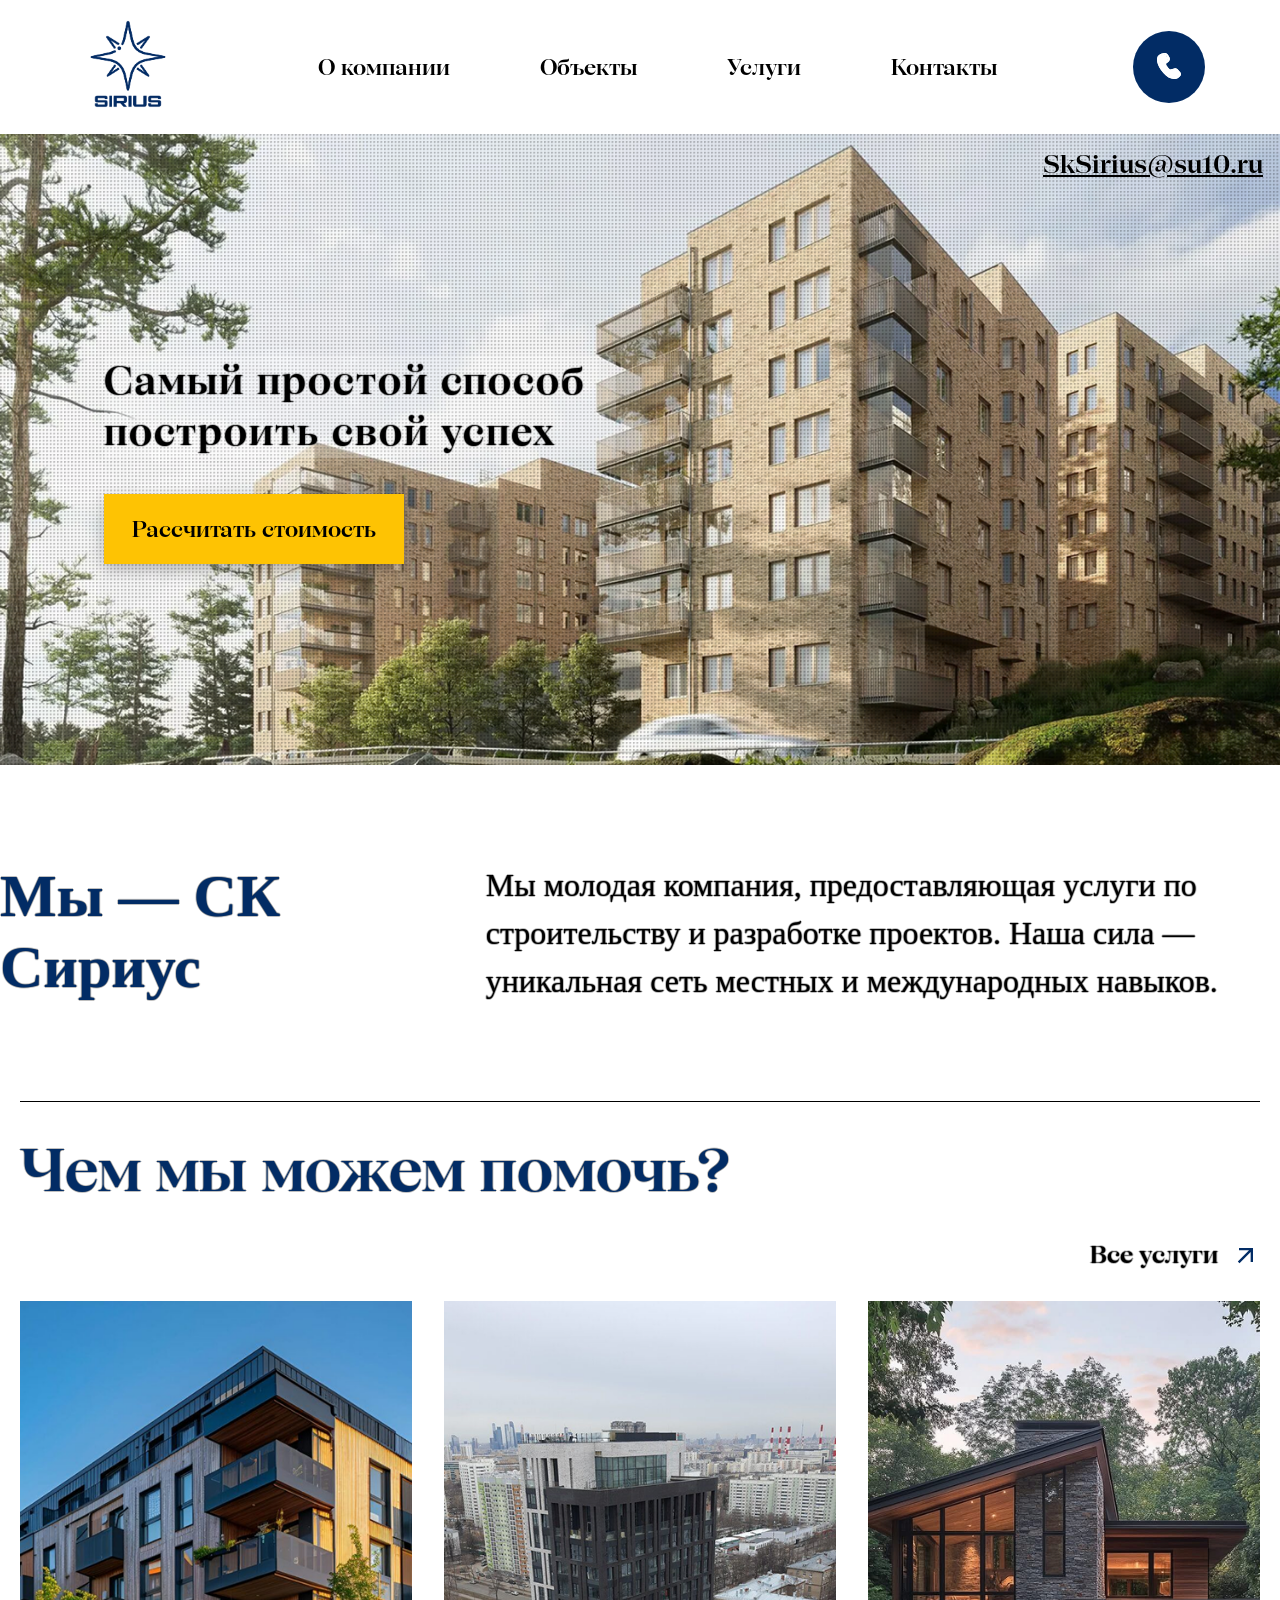
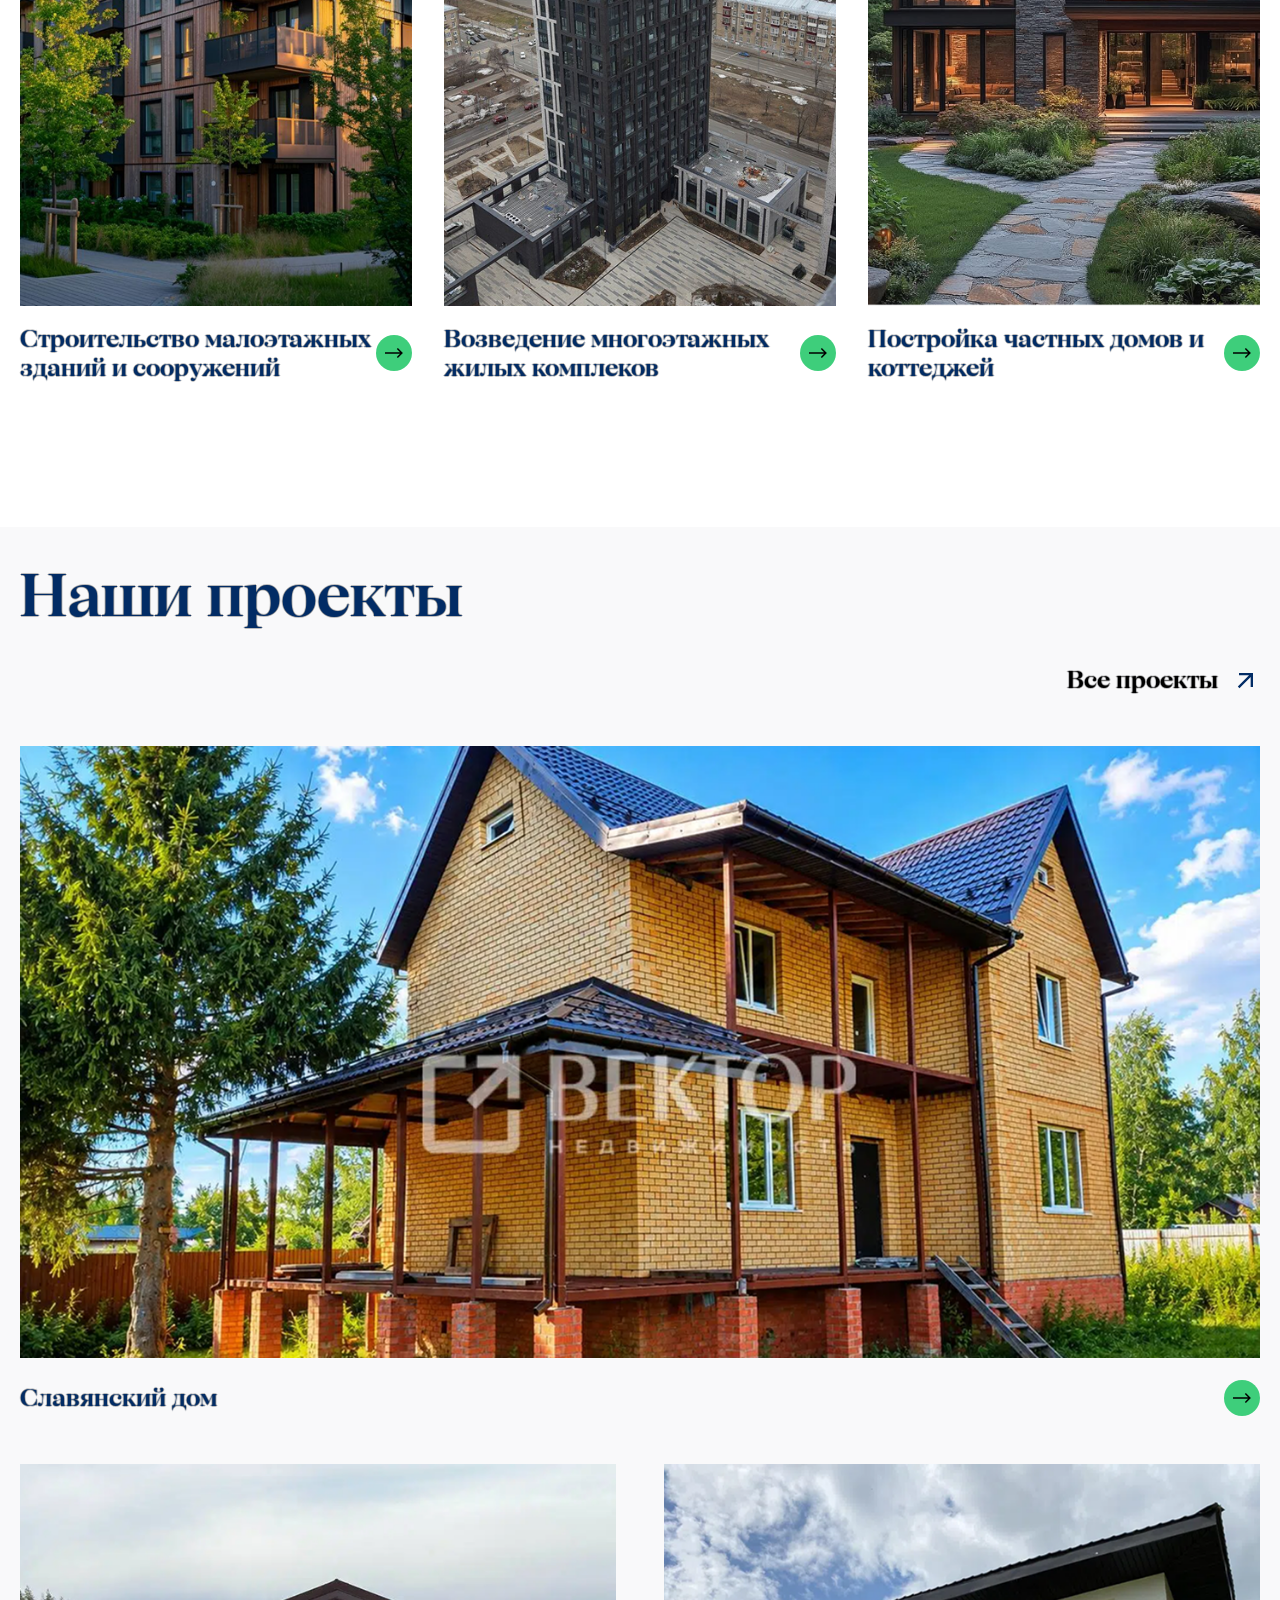
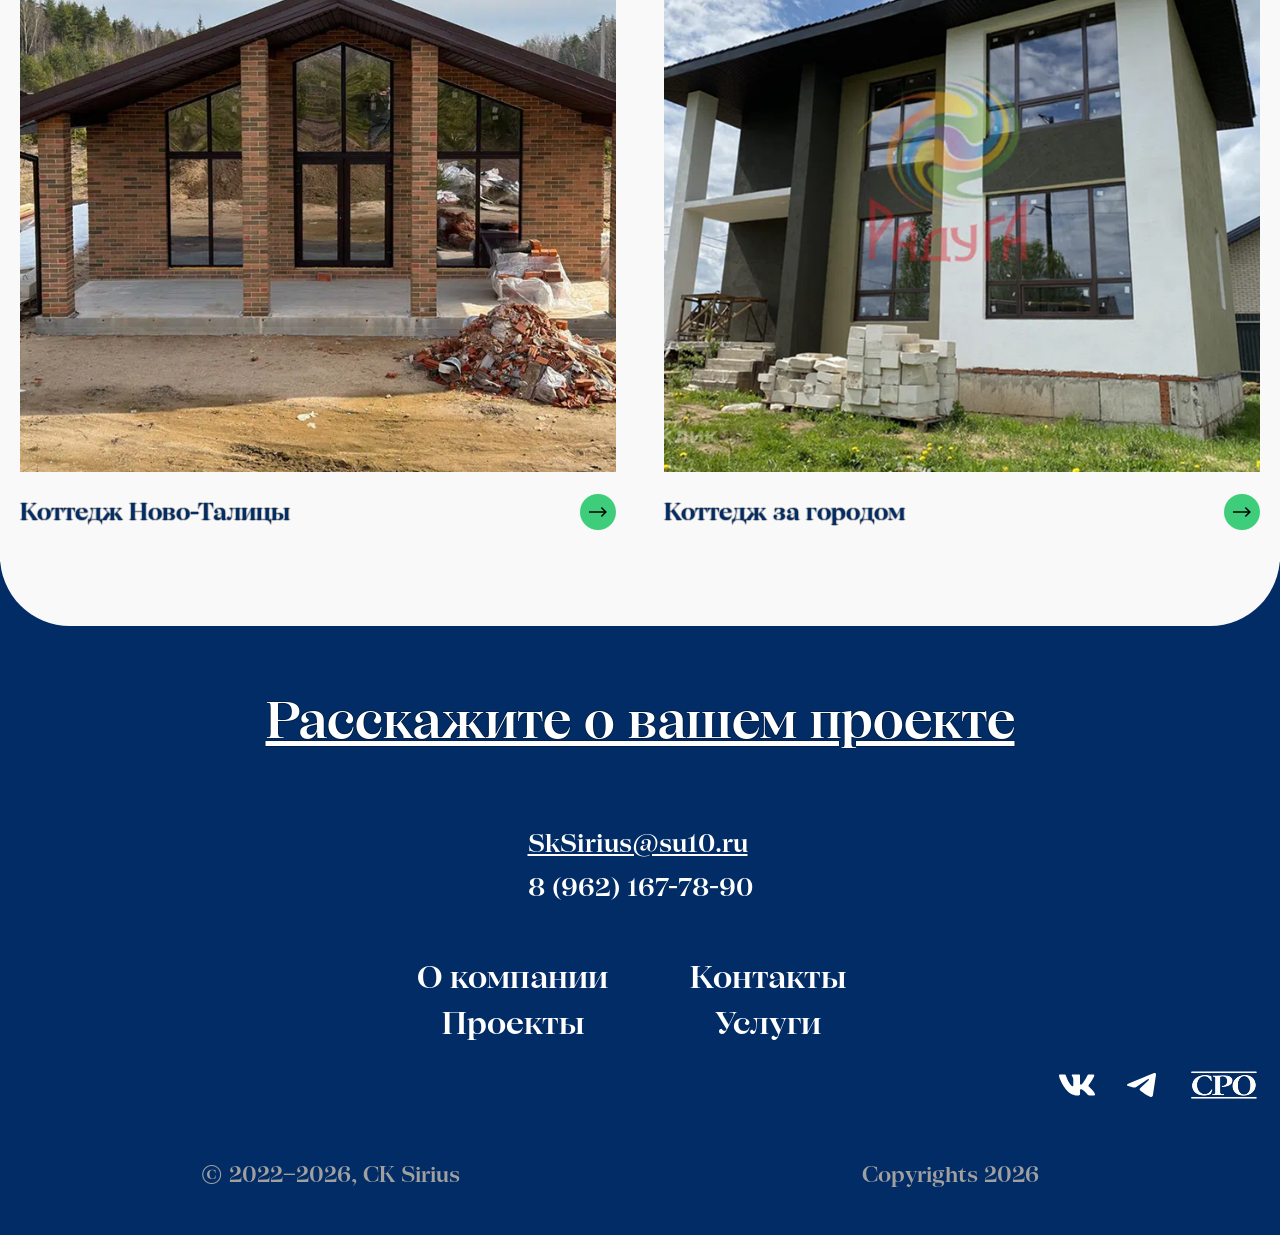
==== commit 49436314: "second" ====
--- a/index.html
+++ b/index.html
@@ -12,20 +12,20 @@
     <link rel="stylesheet" href="css_files/footer.css" />
     <link rel="stylesheet" href="css_files/success-module-window.css" />
     <link rel="stylesheet" href="css_files/adaptive/header-adaptive.css" />
-    <link rel="stylesheet" href="css_files/adaptive/main-photo.css">
-    <link rel="stylesheet" href="css_files/adaptive/hero.css">
-    <link rel="stylesheet" href="css_files/adaptive/services.css">
-    <link rel="stylesheet" href="css_files/adaptive/projects.css">
-    <link rel="stylesheet" href="css_files/adaptive/footer-adaptive.css">
+    <link rel="stylesheet" href="css_files/adaptive/main-photo.css" />
+    <link rel="stylesheet" href="css_files/adaptive/hero.css" />
+    <link rel="stylesheet" href="css_files/adaptive/services.css" />
+    <link rel="stylesheet" href="css_files/adaptive/projects.css" />
+    <link rel="stylesheet" href="css_files/adaptive/footer-adaptive.css" />
     <link rel="stylesheet" href="css_files/module-window.css" />
-    <link rel="stylesheet" href="css_files/adaptive/module-window.css">
+    <link rel="stylesheet" href="css_files/adaptive/module-window.css" />
 
     <link
       rel="shortcut icon"
       href="icons/logo_favicon.png"
       type="image/x-icon"
     />
-    
+
     <!-- <link rel="preconnect" href="https://fonts.googleapis.com" />
     <link rel="preconnect" href="https://fonts.gstatic.com" crossorigin />
     <link
@@ -46,7 +46,9 @@
       <div class="header__block">
         <nav class="header__nav">
           <!-- LOGO -->
-          <img class="header__nav-logo" src="icons/Logo.png" alt="" />
+          <a href="index.html"
+            ><img class="header__nav-logo" src="icons/Logo.png" alt=""
+          /></a>
           <div class="header__nav-box">
             <!-- LIST -->
             <ul class="header__list">
@@ -80,7 +82,7 @@
               </button>
             </div>  -->
           </div>
-          
+
           <div class="header__button-sidebar">
             <!-- PHONE-BUTTON -->
             <button class="header__call" id="callButton">
@@ -137,10 +139,18 @@
           <!-- CONTENT -->
           <div class="photo__content">
             <h1>Самый простой способ построить свой успех</h1>
-            <button>Рассчитать стоимость</button>
+            <button>
+              <a class="photo__content-link" href="request.html"
+                >Рассчитать стоимость</a
+              >
+            </button>
           </div>
           <!-- EMAIL -->
-          <div class="email__content">SkSirius@su10.ru</div>
+          <div class="email__content">
+            <a class="email__content-link" href="mailto:SkSirius@su10.ru"
+              >SkSirius@su10.ru</a
+            >
+          </div>
           <!-- IMAGE -->
           <div class="photo__image">
             <img src="Images/Fone.png" alt="" class="image__photo" />
@@ -152,10 +162,9 @@
         <div class="hero__container">
           <h2 class="hero__title">Мы — СК Сириус</h2>
           <div class="hero__desc">
-            Мы молодая компания, предоставляющая 
-            услуги по строительству и разработке 
-            проектов. Наша сила — уникальная сеть 
-            местных и международных навыков.
+            Мы молодая компания, предоставляющая услуги по строительству и
+            разработке проектов. Наша сила — уникальная сеть местных и
+            международных навыков.
           </div>
         </div>
       </section>
@@ -253,7 +262,9 @@
                 alt=""
                 class="projects__image"
               />
-              <a href="projectInDetails.html" class="services__name services__name-adaptive"
+              <a
+                href="projectInDetails.html"
+                class="services__name services__name-adaptive"
                 ><span>Славянский дом</span>
                 <div class="services__icon-box">
                   <img
@@ -306,8 +317,8 @@
 
         <div class="footer__middle">
           <div class="footer__contacts">
-            <a href="/" class="footer__email">SkSirius@su10.ru</a
-            ><a href="/" class="footer__phone-number">8 (962) 167-78-90</a>
+            <a href="mailto:SkSirius@su10.ru" class="footer__email">SkSirius@su10.ru</a
+            ><a href="tel:89621677890" class="footer__phone-number">8 (962) 167-78-90</a>
           </div>
           <nav class="footer__nav">
             <!-- <div class="footer__nav-up"> -->
@@ -323,9 +334,9 @@
 
         <div class="footer__bottom">
           <div class="footer__socials">
-            <img src="icons/social-medias/vk.svg" alt="" class="vk" />
-            <img src="icons/social-medias/tg.svg" alt="" class="tg" />
-            <img src="icons/social-medias/cpo.png" alt="" class="cpo" />
+            <a href="https://vk.ru/im/convo/7271017?tab=all" target="_blank" rel="noopener noreferrer"><img src="icons/social-medias/vk.svg" alt="" class="vk" /></a>
+            <a href=""><img src="icons/social-medias/tg.svg" alt="" class="tg" /></a>
+            <a href=""><img src="icons/social-medias/cpo.png" alt="" class="cpo" /></a>
           </div>
           <div class="footer__copyright">
             <p class="footer__copyright-text">© 2022–2026, CК Sirius</p>
@@ -352,7 +363,7 @@
 
           <p class="callback__manager-text">
             Наш менеджер перезвонит вам<br />
-            в рабочее время в течение 2 минут
+            в рабочее время в течение дня
           </p>
         </div>
 
--- a/css_files/Main_photo.css
+++ b/css_files/Main_photo.css
@@ -49,6 +49,12 @@
   transition: all 0.25s ease;
 }
 
+.photo__content-link{
+  text-decoration: none;
+  color: black;
+}
+
+
 .photo__content button:hover{
   box-shadow: 0 10px 25px rgba(0,0,0,0.4);
   transform: translateY(-3px);
@@ -63,7 +69,10 @@
   text-decoration: underline;
   line-height: 31px;
   cursor: pointer;
+  color: black;
 }
+
+.email__content-link{color: black;}
 
 .email__content:hover{
   text-shadow: 1px 0 1px black;
--- a/css_files/footer.css
+++ b/css_files/footer.css
@@ -88,6 +88,7 @@
 .footer__socials {
   display: flex;
   justify-content: end;
+  align-items: center;
   gap: 32px;
 
   margin-top: 28px;
--- a/css_files/adaptive/header-adaptive.css
+++ b/css_files/adaptive/header-adaptive.css
@@ -81,7 +81,7 @@
   right: 0;
 
   width: 320px;
-  height: 100%;
+  height: 100vh;
 
   padding: 40px;
 
--- a/css_files/adaptive/projects.css
+++ b/css_files/adaptive/projects.css
@@ -3,7 +3,8 @@
 ========================= */
 
 @media (max-width: 1440px) {
-  .projects__container {
+  .projects__container,
+  .p-reviews__container {
     width: calc(100% - 40px);
   }
 
@@ -50,7 +51,8 @@
 ========================= */
 
 @media (max-width: 1024px) {
-  .projects__container {
+  .projects__container,
+  .p-reviews__container {
     width: min(900px, calc(100% - 40px));
   }
 
@@ -79,13 +81,33 @@
     min-width: 0;
   }
 
-  /* .projects__list{grid-template-columns: 1fr;} */
+  .p-reviews__container {
+    display: flex;
+    flex-direction: column;
+    justify-content: start;
+  }
 
-  .services__name-adaptive {
-    /* width: 80%; */
-    /* margin: 0 auto;
-    padding: 0 40px; */
-    /* flex-shrink: 0; */
+  .p-reviews__title {
+    margin-bottom: clamp(20px, 5vw, 40px);
+    font-size: 50px;
+  }
+
+  .p-review__right {
+    gap: clamp(25px, 5vw, 50px);
+  }
+
+  .p__review-text {
+    font: 500 22px/48px var(--font-main);
+    margin-bottom: clamp(20px, 4vw, 40px);
+  }
+
+  .p__review-company-name {
+    font: 800 18px/48px var(--font-main);
+  }
+
+  .em-dash,
+  .p__review-role {
+    font: 500 18px/48px var(--font-main);
   }
 }
 
@@ -94,7 +116,8 @@
 ========================= */
 
 @media (max-width: 768px) {
-  .projects__container {
+  .projects__container,
+  .p-reviews__container {
     width: calc(100% - 24px);
   }
   .projects__list {
@@ -102,12 +125,40 @@
   }
 }
 
+  .p__review-role {
+  margin-left: 32px;
+}
+
 /* =========================
    SMALL MOBILE
 ========================= */
 
 @media (max-width: 480px) {
-  .projects__container {
+  .projects__container,
+  .p-reviews__container {
     width: calc(100% - 24px);
   }
+
+  .p-reviews__title {
+    margin-bottom: clamp(20px, 5vw, 40px);
+    font-size: 40px;
+  }
+
+  .p__review-text {
+    font: 500 22px/40px var(--font-main);
+    margin-bottom: clamp(20px, 3vw, 40px);
+  }
+
+  .p__review-company-name {
+    font: 800 16px/40px var(--font-main);
+  }
+
+  .em-dash,
+  .p__review-role {
+    font: 500 16px/40px var(--font-main);
+  }
+
+  .p__review-role {
+  margin-left: 30px;
 }
+}
--- a/css_files/adaptive/footer-adaptive.css
+++ b/css_files/adaptive/footer-adaptive.css
@@ -1,6 +1,6 @@
-.footer__title {
+/* .footer__title {
   font-size: clamp(26px, 5vw, 90px);
-}
+} */
 
 /* =========================
    mini-DESKTOP
@@ -48,11 +48,12 @@
     align-items: center;
   }
 
-    .footer__email, .footer__phone-number{
+  .footer__email,
+  .footer__phone-number {
     padding: 0;
   }
 
-  .footer__email{
+  .footer__email {
     padding-bottom: clamp(4px, 1vw, 15px);
   }
 
@@ -62,7 +63,7 @@
     /* padding-block:  clamp(6px, 5vw, 15px); */
   }
 
-  .footer__nav{
+  .footer__nav {
     width: auto;
     text-align: center;
     column-gap: clamp(60px, 5vw, 120px);
@@ -70,49 +71,46 @@
     padding-inline: 20px;
   }
 
-  .footer{
+  .footer {
     height: auto;
   }
 
-  .footer__bottom{
+  .footer__bottom {
     width: 100%;
     /* display: block; */
     /* display: flex;
     justify-content: center; */
-        /* align-items: center; */
+    /* align-items: center; */
     /* position: relative;
     flex-direction: column;  */
     /* max-width: 1400px; */
     /* min-height: 150px; */
   }
 
-  .footer__socials{
+  .footer__socials {
     /* justify-content: center;
     margin-top: 30px */
   }
 
-  .footer__copyright{
+  .footer__copyright {
     /* width: 100%; */
     display: flex;
     justify-content: space-evenly;
     font-size: clamp(16px, 4vw, 22px);
-        /* position: absolute;
+    /* position: absolute;
     left: 0;
     right: 0; */
     /* bottom: 0; */
-    
   }
 
-  .footer__copyright-text{
+  .footer__copyright-text {
     width: 50%;
   }
 
-    .footer__copyright-text{
+  .footer__copyright-text {
     white-space: wrap;
     text-align: center;
   }
-
-
 }
 /* =========================
    TABLET
@@ -125,12 +123,12 @@
   .footer__container {
   }
 
-      .footer__socials{
+  .footer__socials {
     justify-content: center;
-    margin-top: 36px
+    margin-top: 36px;
   }
 
-  .footer__copyright-text{
+  .footer__copyright-text {
     white-space: wrap;
     text-align: center;
   }
@@ -144,16 +142,17 @@
   .footer__container {
     width: calc(100% - 24px);
   }
-}
-    .footer__socials{
+  .footer__socials {
     justify-content: center;
-    margin-top: 46px
+    margin-top: 46px;
   }
 
-    .footer__copyright{
+  .footer__copyright {
     /* width: 100%; */
     display: flex;
-    justify-content: space-evenly;}
+    justify-content: space-evenly;
+  }
+}
 
 /* =========================
    SMALL MOBILE
@@ -164,13 +163,13 @@
     width: calc(100% - 24px);
   }
 
-    .footer__contacts {
+  .footer__contacts {
     font-size: (18px, 4vw, 22px);
   }
 
-    .footer__socials{
+  .footer__socials {
     justify-content: center;
-    margin-top: 50px
+    margin-top: 50px;
   }
   .footer__container {
   }
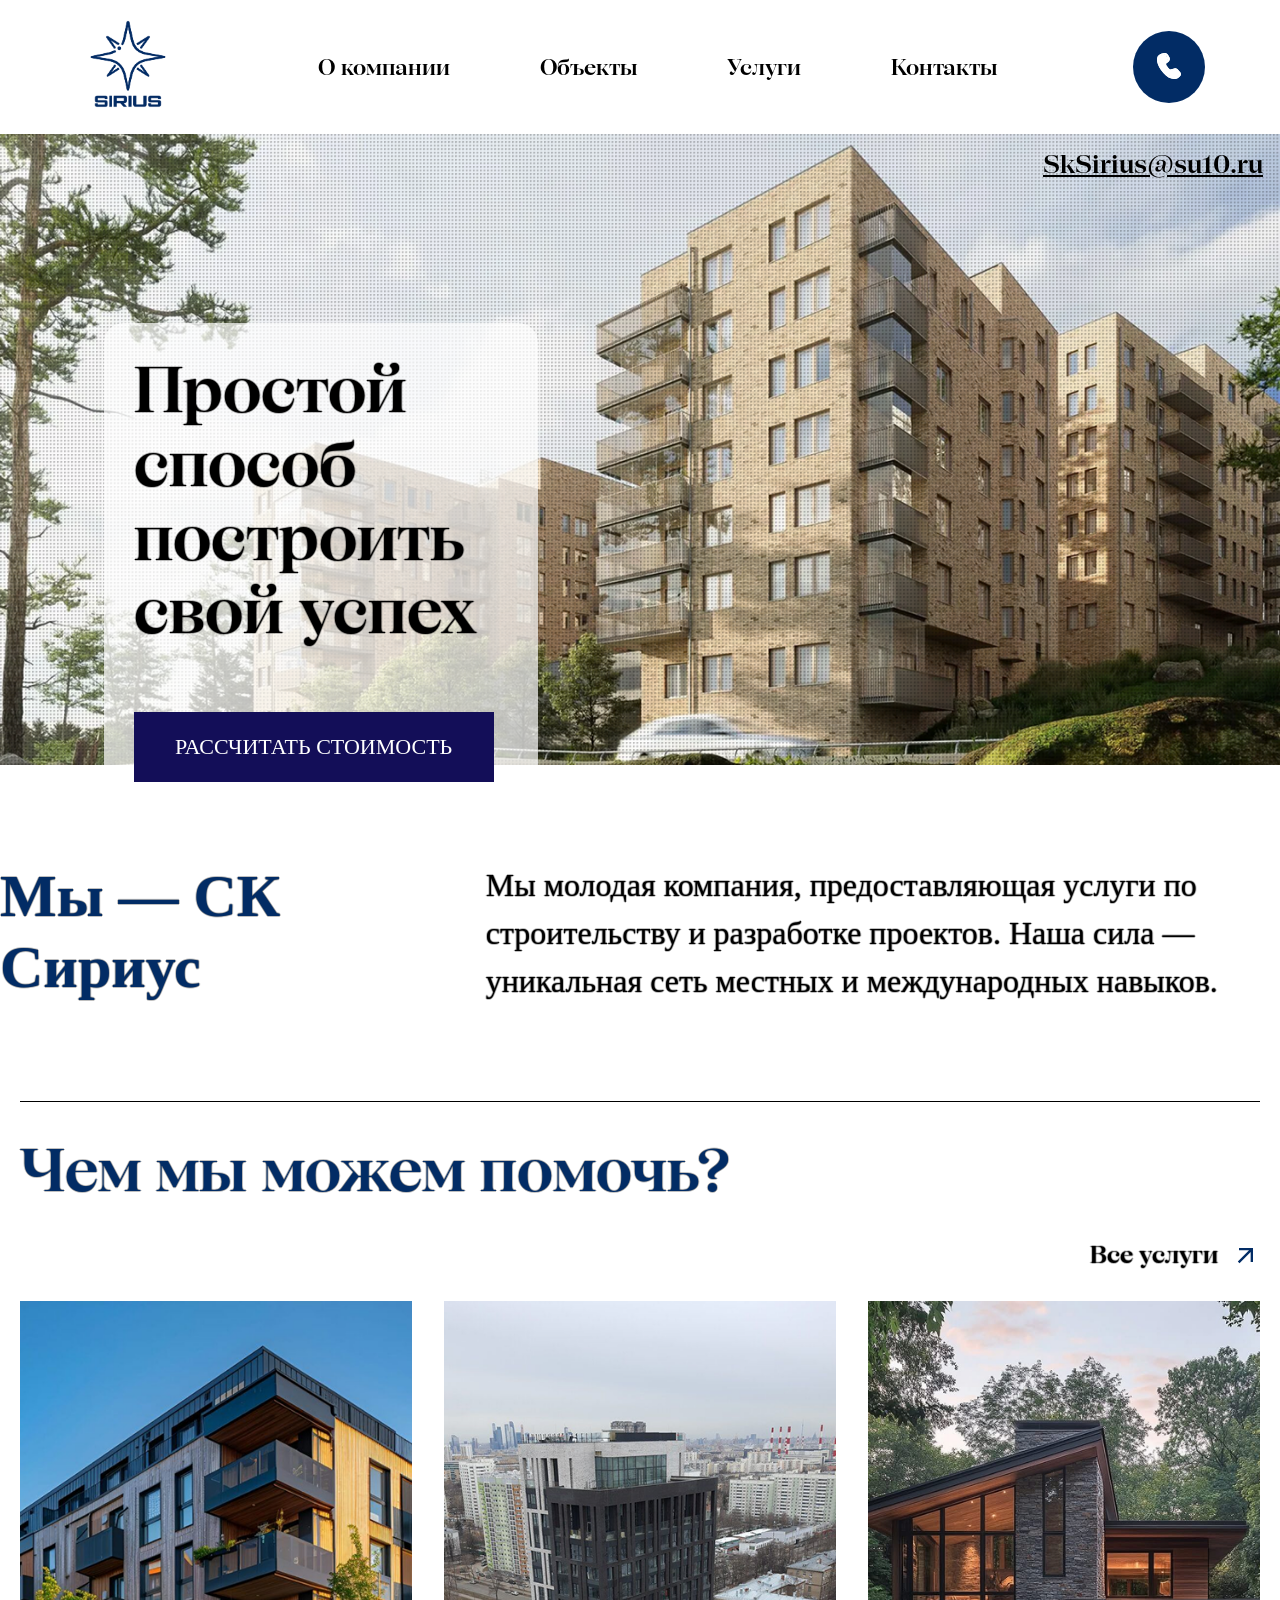
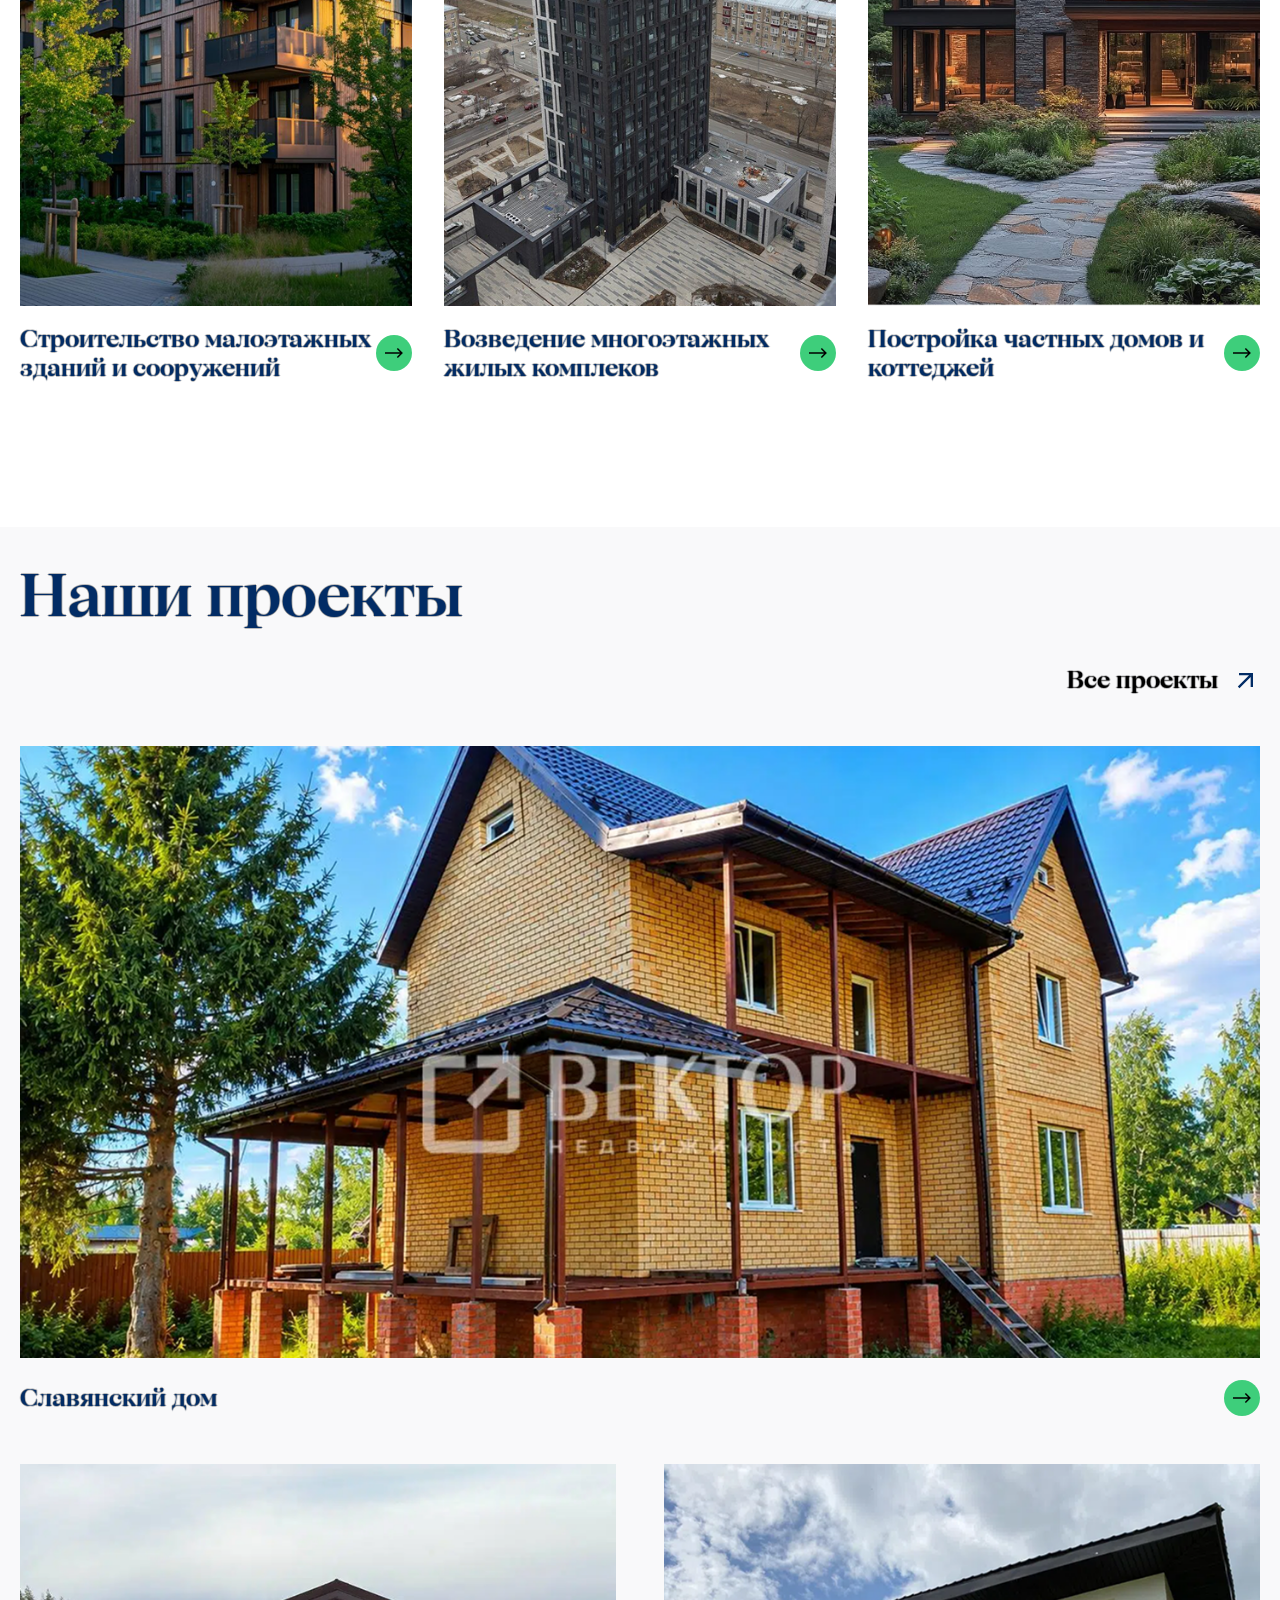
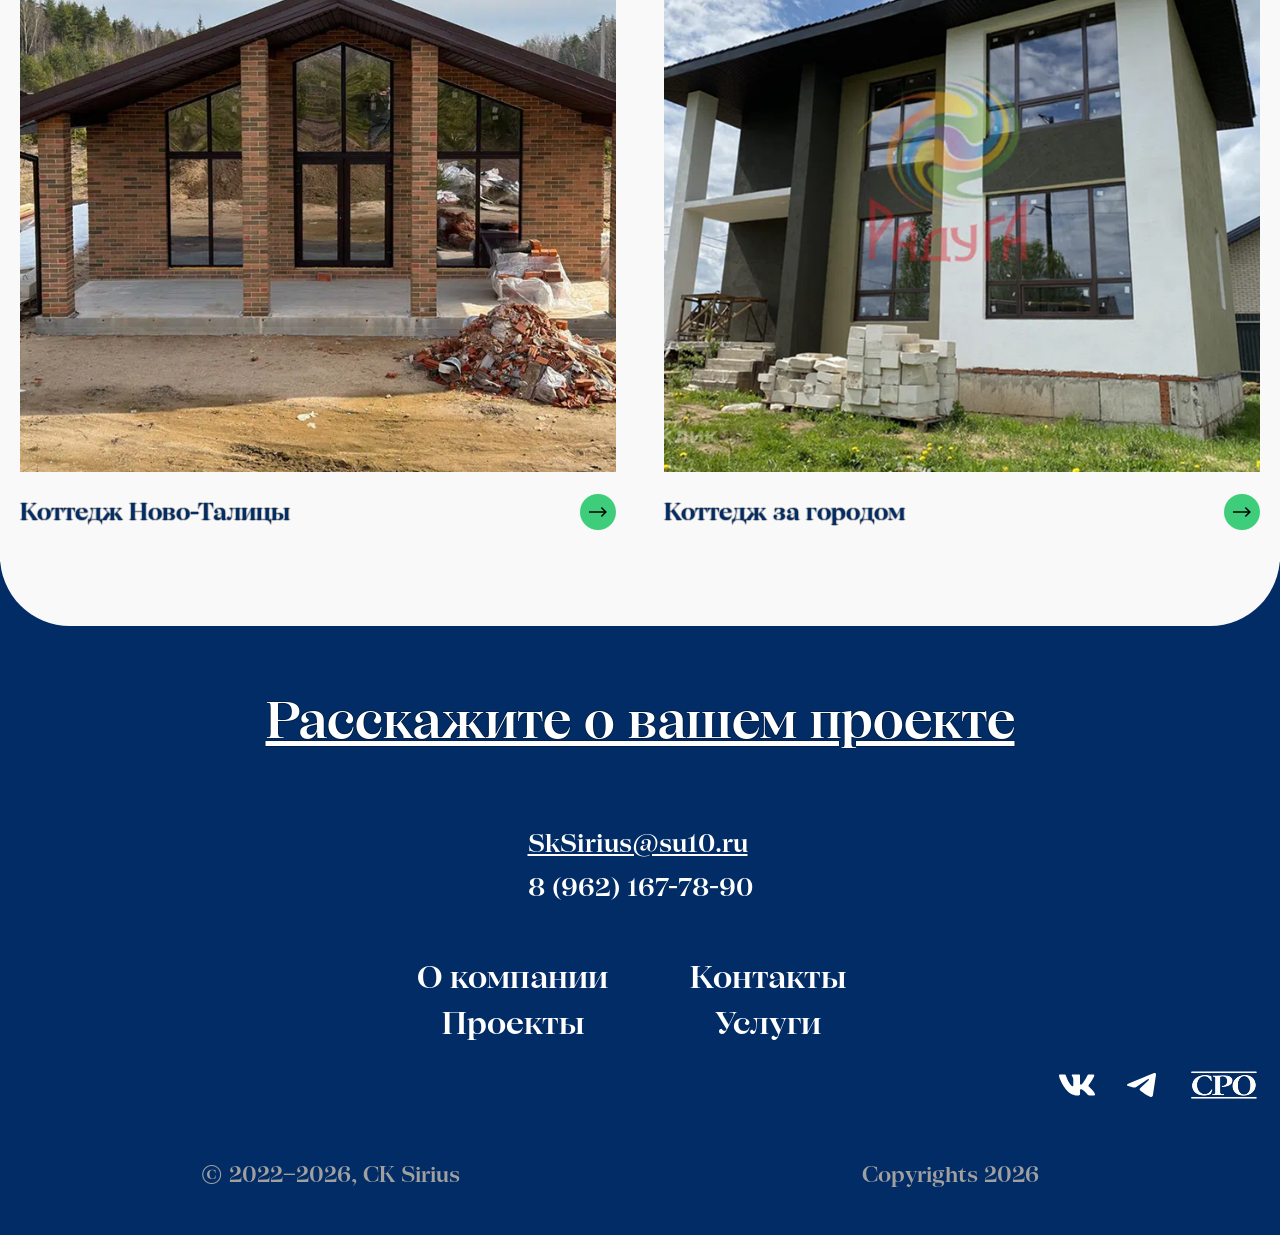
==== commit f8f6daf8: "little changes" ====
--- a/index.html
+++ b/index.html
@@ -19,12 +19,17 @@
     <link rel="stylesheet" href="css_files/adaptive/footer-adaptive.css" />
     <link rel="stylesheet" href="css_files/module-window.css" />
     <link rel="stylesheet" href="css_files/adaptive/module-window.css" />
+    <link rel="stylesheet" href="css_files/adaptive/succes-module-adaptive.css">
 
     <link
       rel="shortcut icon"
       href="icons/logo_favicon.png"
       type="image/x-icon"
     />
+
+    <link rel="preconnect" href="https://fonts.googleapis.com">
+<link rel="preconnect" href="https://fonts.gstatic.com" crossorigin>
+<link href="https://fonts.googleapis.com/css2?family=Montserrat:ital,wght@0,100..900;1,100..900&display=swap" rel="stylesheet">
 
     <!-- <link rel="preconnect" href="https://fonts.googleapis.com" />
     <link rel="preconnect" href="https://fonts.gstatic.com" crossorigin />
@@ -138,12 +143,11 @@
         <div class="photo__container">
           <!-- CONTENT -->
           <div class="photo__content">
-            <h1>Самый простой способ построить свой успех</h1>
-            <button>
-              <a class="photo__content-link" href="request.html"
-                >Рассчитать стоимость</a
-              >
-            </button>
+            <h1>Простой способ построить свой успех</h1>
+
+            <a class="photo__content-link" href="request.html"
+              >Рассчитать стоимость</a
+            >
           </div>
           <!-- EMAIL -->
           <div class="email__content">
@@ -317,8 +321,11 @@
 
         <div class="footer__middle">
           <div class="footer__contacts">
-            <a href="mailto:SkSirius@su10.ru" class="footer__email">SkSirius@su10.ru</a
-            ><a href="tel:89621677890" class="footer__phone-number">8 (962) 167-78-90</a>
+            <a href="mailto:SkSirius@su10.ru" class="footer__email"
+              >SkSirius@su10.ru</a
+            ><a href="tel:89621677890" class="footer__phone-number"
+              >8 (962) 167-78-90</a
+            >
           </div>
           <nav class="footer__nav">
             <!-- <div class="footer__nav-up"> -->
@@ -334,9 +341,18 @@
 
         <div class="footer__bottom">
           <div class="footer__socials">
-            <a href="https://vk.ru/im/convo/7271017?tab=all" target="_blank" rel="noopener noreferrer"><img src="icons/social-medias/vk.svg" alt="" class="vk" /></a>
-            <a href=""><img src="icons/social-medias/tg.svg" alt="" class="tg" /></a>
-            <a href=""><img src="icons/social-medias/cpo.png" alt="" class="cpo" /></a>
+            <a
+              href="https://vk.ru/im/convo/7271017?tab=all"
+              target="_blank"
+              rel="noopener noreferrer"
+              ><img src="icons/social-medias/vk.svg" alt="" class="vk"
+            /></a>
+            <a href=""
+              ><img src="icons/social-medias/tg.svg" alt="" class="tg"
+            /></a>
+            <a href=""
+              ><img src="icons/social-medias/cpo.png" alt="" class="cpo"
+            /></a>
           </div>
           <div class="footer__copyright">
             <p class="footer__copyright-text">© 2022–2026, CК Sirius</p>
--- a/css_files/general.css
+++ b/css_files/general.css
@@ -1,29 +1,31 @@
 :root {
   --font-main: "Mulish", sans-serif;
+  --font-photo: "Montserrat", sans-serif;
   --dark-blue: #022c65;
   --yellow: #fec303;
-  --green: #3ECE7B;
-  --gray: #F9F9FA;
-  --lite-gray: #A0A0A0;
-  --lite-gray2: #F4F4F4;
-  --rq-stroke: #DDDDDD;
-  --rq-text: #77777B;
+  --green: #3ece7b;
+  --gray: #f9f9fa;
+  --lite-gray: #a0a0a0;
+  --lite-gray2: #f4f4f4;
+  --rq-stroke: #dddddd;
+  --rq-text: #77777b;
   --text-shadow:
     1px 0 0 rgba(0, 0, 0, 0.25), -1px 0 0 rgba(0, 0, 0, 0.25),
     0 1px 0 rgba(0, 0, 0, 0.25), 0 -1px 0 rgba(0, 0, 0, 0.25);
   --text-shadow2:
-    1px 0 0 rgba(0, 0, 0, 0.50), -1px 0 0 rgba(0, 0, 0, 0.5),
+    1px 0 0 rgba(0, 0, 0, 0.5), -1px 0 0 rgba(0, 0, 0, 0.5),
     0 1px 0 rgba(0, 0, 0, 0.5), 0 -1px 0 rgba(0, 0, 0, 0.5);
-  }
-
+}
 
 /* html{ 
   height: 2000px;
 }*/
 
-*{margin: 0;
-padding: 0;
-box-sizing: border-box;}
+* {
+  margin: 0;
+  padding: 0;
+  box-sizing: border-box;
+}
 
 [class*="__container"] {
   max-width: 1440px;
--- a/css_files/Main_photo.css
+++ b/css_files/Main_photo.css
@@ -16,50 +16,69 @@
 }
 
 .photo__content {
-  top: 35%;
+  top: 30%;
   left: 8.1%;
+  background-color: rgba(255, 255, 255, 0.7);
+  padding: 30px;
+  border-radius: 20px;
   /* display: inline-block; */
 }
 
 .photo__content h1 {
   margin-top: 0;
-  margin-bottom: 36px;
-  font-size: clamp(24px, 3vw, 60px);
+  margin-bottom: 64px;
+  font-size: clamp(24px, 5vw, 70px);
   font-family: "SFT Schrifted", sans-serif;
+  /* font-family: var("Montserrat"); */
   font-weight: 600;
-  width: 40vw;
+  /* самый простой! */
+  /* width: 32.7vw; */
+  width: 29.25vw;
+  border-radius: 20px;
+  text-shadow: 0 2px 8px rgba(255,255,255,.35);
   /* display: inline-block; */
-  letter-spacing: 0.05em;
-  text-shadow:var(--text-shadow);
+  /* letter-spacing: 0.05em; */
+  text-shadow: var(--text-shadow);
   /* -webkit-text-stroke: 1px rgba(255, 255, 255, 0.25); */
-  line-height: 1.34;
-  background-color: rgba(255, 255, 255, 0.2);
+  /* line-height: 1.34; */
+  line-height: 1.15;
+  /* background-color: rgba(255, 255, 255, 0.2); */
+  /* background-color: rgba(255, 255, 255, 0.4); */
 }
 
-.photo__content button {
-  font-family: "SFT Schrifted", sans-serif;
-  font-size: clamp(18px, 3vw, 22px);
-  background-color: var(--yellow);
+.photo__content a {
+  display: flex;
+  justify-content: center;
+  align-items: center;
+  /* font-family: system-ui, -apple-system, BlinkMacSystemFont, 'Segoe UI', Roboto, Oxygen, Ubuntu, Cantarell, 'Open Sans', 'Helvetica Neue', sans-serif; */
+  font-family: var("Montserrat");
+  font-weight: 500;
+  /* font-family: "SFT Schrifted", sans-serif; */
+  font-size: clamp(22px, 1vw, 26px);
+  /* background-color: #fae84a; */
+  background-color: #130e58;
+  color: rgb(255, 255, 255);
+  text-transform: uppercase;
   border-style: none;
-  width: 300px;
+  width: 360px;
   height: 70px;
   cursor: pointer;
-  box-shadow: 0 6px 15px rgba(0, 0, 0, 0.25);
+  /* letter-spacing: 4%; */
+  /* box-shadow: 0 6px 15px rgba(0, 0, 0, 0.25); */
 
   transition: all 0.25s ease;
 }
 
-.photo__content-link{
+.photo__content-link {
   text-decoration: none;
   color: black;
 }
 
-
-.photo__content button:hover{
-  box-shadow: 0 10px 25px rgba(0,0,0,0.4);
+.photo__content a:hover {
+  box-shadow: 0 10px 25px rgba(0, 0, 0, 0.4);
   transform: translateY(-3px);
+  border-radius: 6px;
 }
-
 
 .email__content {
   right: 17px;
@@ -72,9 +91,11 @@
   color: black;
 }
 
-.email__content-link{color: black;}
+.email__content-link {
+  color: black;
+}
 
-.email__content:hover{
+.email__content:hover {
   text-shadow: 1px 0 1px black;
   text-decoration: underline;
   text-decoration-thickness: 2px;
--- a/css_files/adaptive/main-photo.css
+++ b/css_files/adaptive/main-photo.css
@@ -46,6 +46,14 @@
     font-size: clamp(30px, 5vw, 60px);
     text-shadow: none;
     text-transform: uppercase;
+    margin-bottom: 32px;
+    
+  }
+
+  .photo__content a{
+      width: 300px;
+  height: 50px;
+  font-size: 18px;
   }
 
   .photo__content {
@@ -55,6 +63,10 @@
     display: flex;
     flex-direction: column;
     align-items: center;
+    padding: 10px;
+    padding-block: 20px;
+    width: 360px;
+    
   }
 }
 
--- a/css_files/adaptive/succes-module-adaptive.css
+++ b/css_files/adaptive/succes-module-adaptive.css
@@ -0,0 +1,16 @@
+@media (max-width: 480px) {
+
+    .services__container {
+        width: calc(100% - 24px);
+    }
+
+.callback__success{align-items: flex-start;
+    padding-top: 160px;
+}
+
+.callback__success-modal{
+    max-height: 90%;
+    padding: 36px 32px;
+}
+
+}
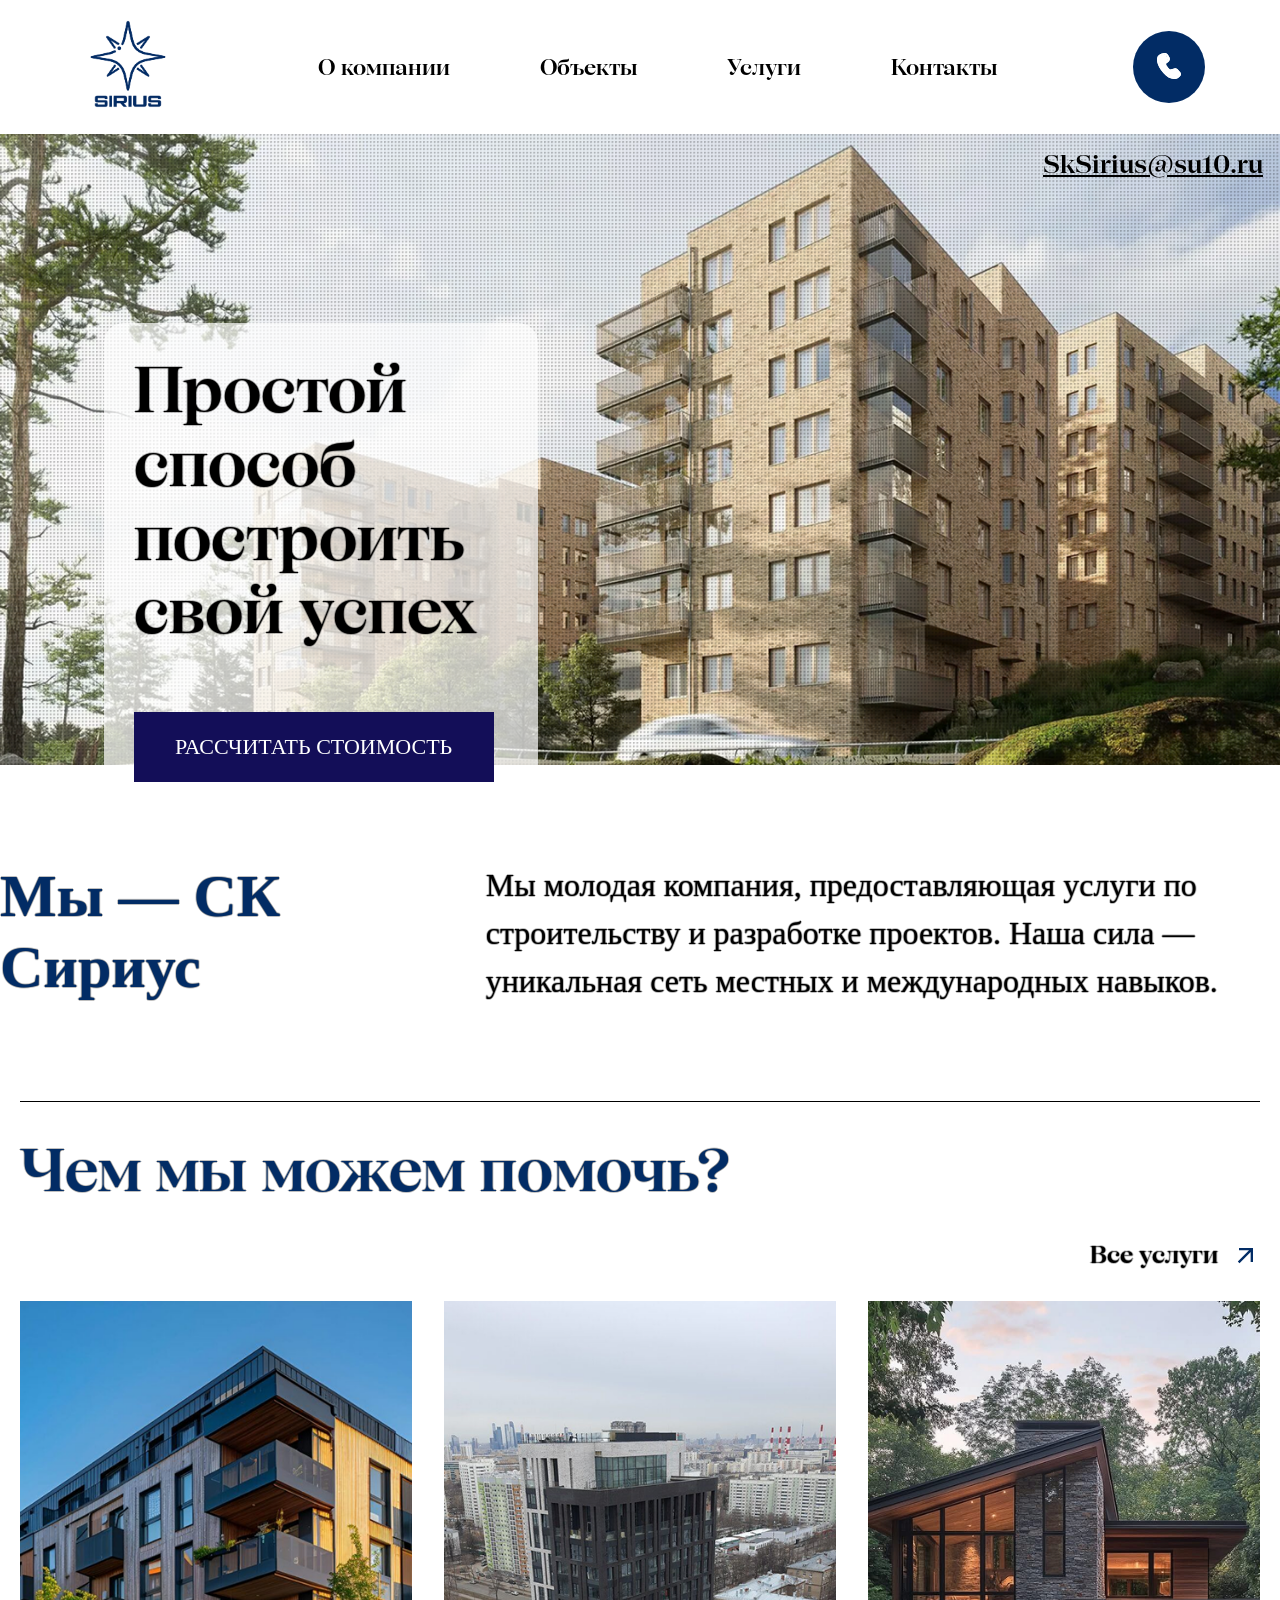
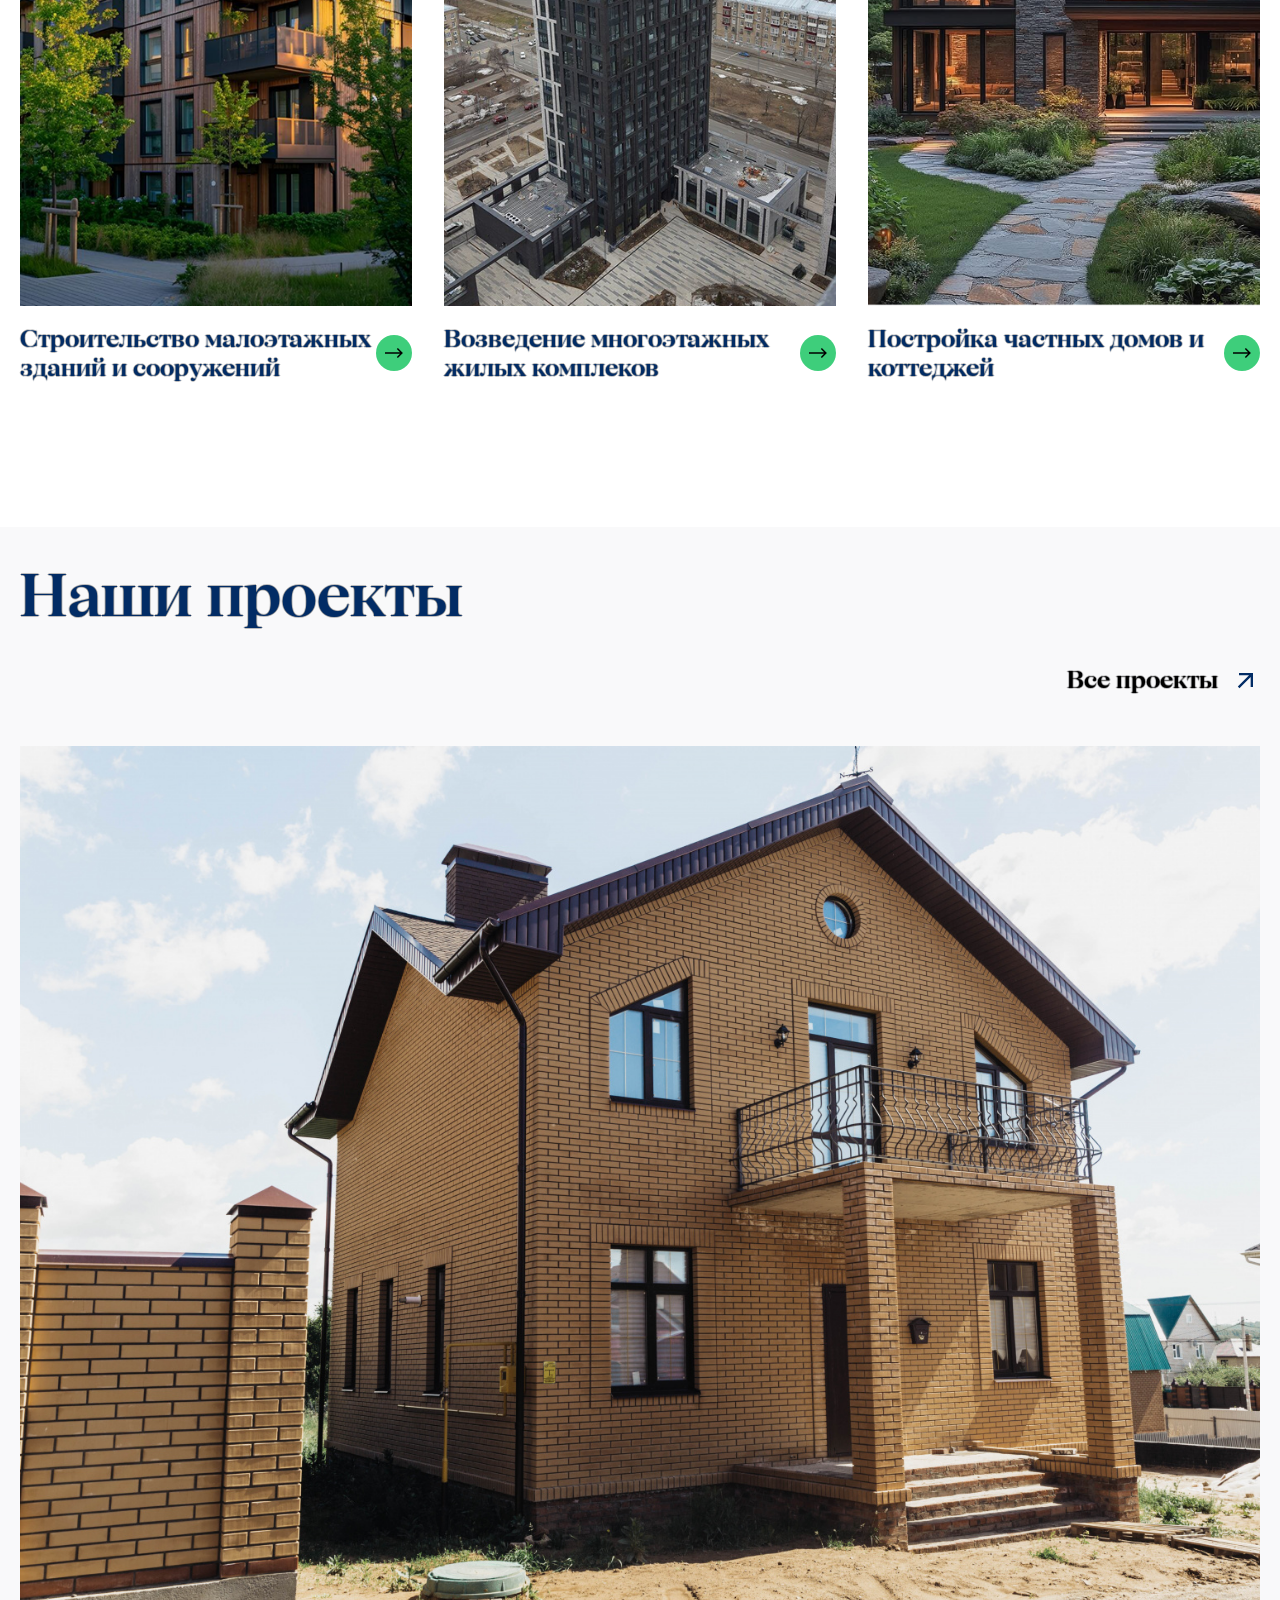
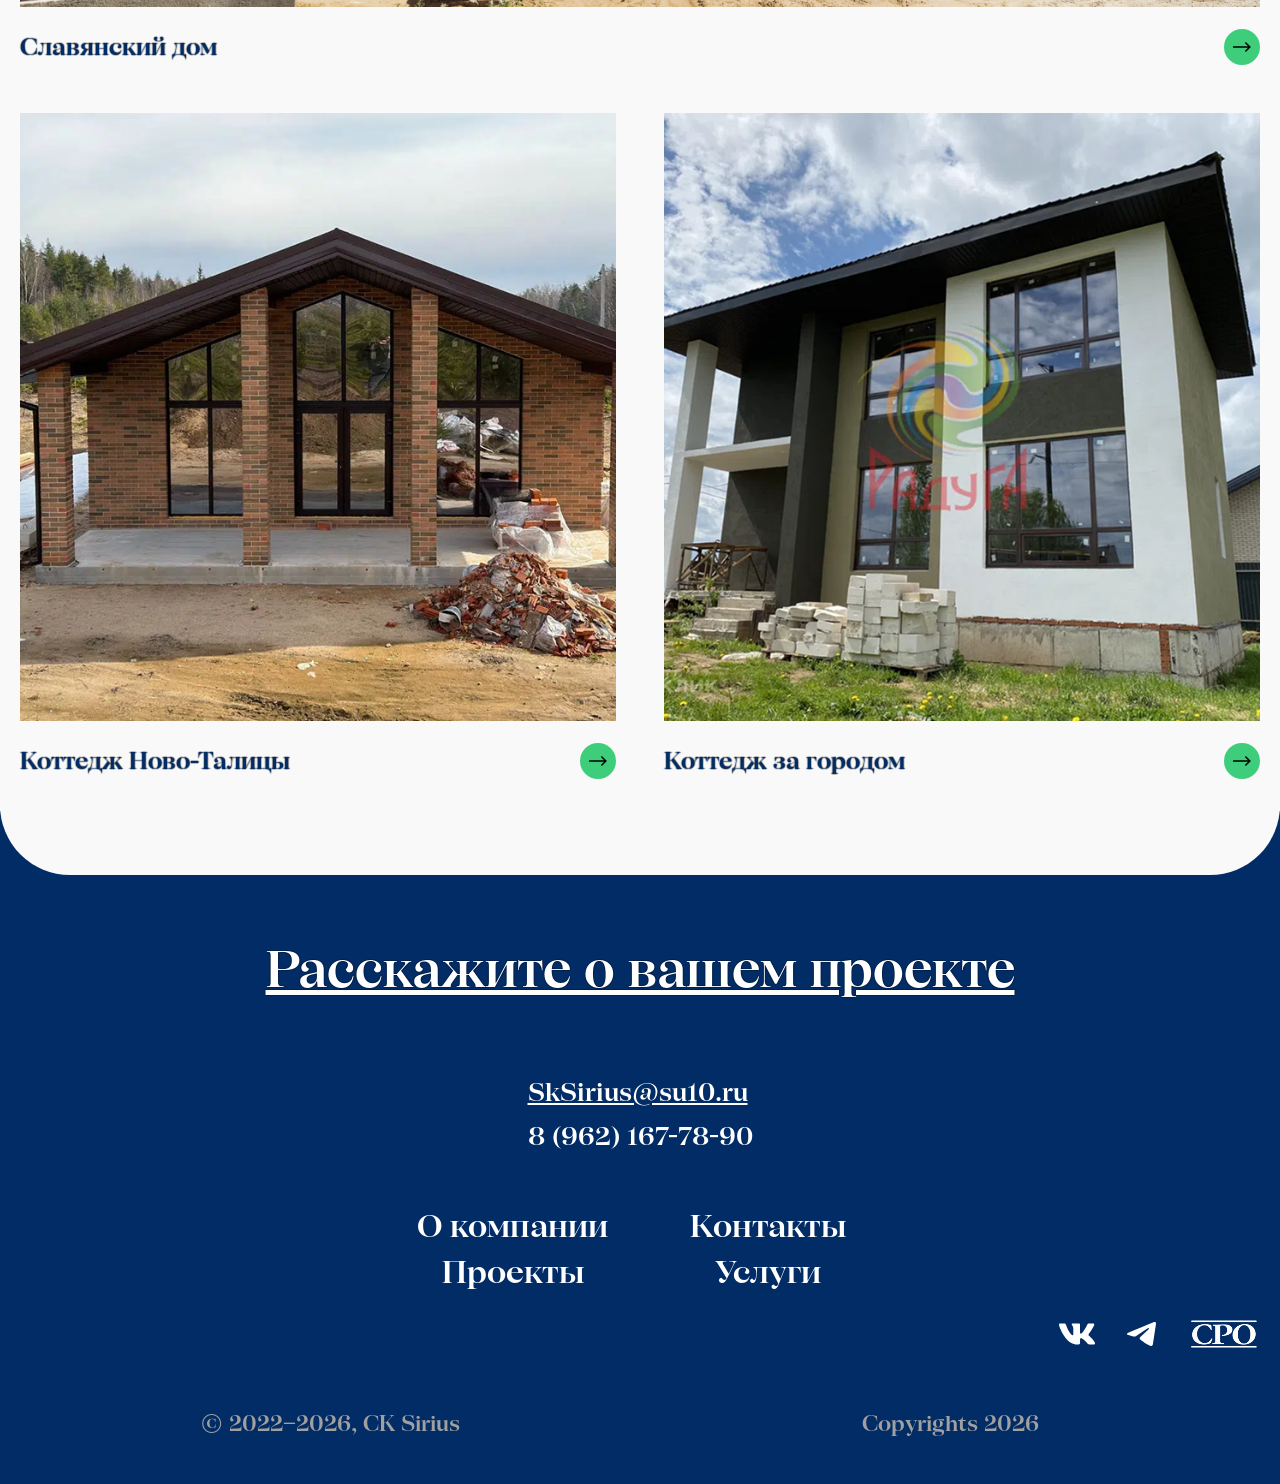
==== commit 70bea61f: "fixed index.html photos" ====
--- a/index.html
+++ b/index.html
@@ -262,7 +262,7 @@
             <!-- 1 -->
             <article class="projects__item">
               <img
-                src="Images/Slavynski_dom.png"
+                src="Images/houseee.jpg"
                 alt=""
                 class="projects__image"
               />
--- a/css_files/services.css
+++ b/css_files/services.css
@@ -53,6 +53,8 @@
   gap: 14px;
 }
 
+.services__item{max-width: 460px;}
+
 .services__link-item:hover .services__arrow {
   transform: scale(1.035);
 }
@@ -74,6 +76,9 @@
   display: flex;
   align-items: center;
   justify-content: space-between;
+          /* min-height: 0;
+          flex: 1; */
+  width: 100%;
   font-size: 24px;
   font-family: "SFT Schrifted", sans-serif;
   text-shadow: var(--text-shadow);
@@ -85,7 +90,7 @@
 }
 
 .services__name span, .services__name:visited {
-  width: 402px;
+  width: auto;
   transition: text-shadow 0.4s ease;
   text-decoration: none;
 }
--- a/css_files/projects.css
+++ b/css_files/projects.css
@@ -11,6 +11,10 @@
 .projects__header {
   display: flex;
   justify-content: space-between;
+}
+
+.projects__image{
+  max-width: 1440px;
 }
 
 .projects__title {
--- a/css_files/adaptive/main-photo.css
+++ b/css_files/adaptive/main-photo.css
@@ -14,7 +14,59 @@
 @media (max-width: 1024px) {
   .container {
     width: min(900px, calc(100% - 40px));
+    
   }
+
+  .photo__container {
+    width: calc(100% - 24px);
+    position: relative;
+    margin-inline: auto;
+    max-width: 1440px;
+    width: 100%;
+  }
+
+  .image__photo {
+    width: 100%;
+    height: 600px;
+    display: block;
+    object-fit: cover;
+  }
+
+  .email__content {
+    display: none;
+  }
+
+  .photo__content h1 {
+    text-align: center;
+    font-size: clamp(30px, 5vw, 60px);
+    text-shadow: none;
+    text-transform: uppercase;
+    margin-bottom: 32px;
+    width: auto;
+    
+  }
+
+  .photo__content a{
+      width: 300px;
+  height: 50px;
+  font-size: 18px;
+  }
+
+  .photo__content {
+    top: 50%;
+    left: 50%;
+    transform: translate(-50%, -50%);
+    display: flex;
+    flex-direction: column;
+    align-items: center;
+    padding: 10px;
+    padding-block: 20px;
+    width: 660px;
+    
+  }
+
+
+  
 }
 
 /* =========================
--- a/css_files/adaptive/services.css
+++ b/css_files/adaptive/services.css
@@ -129,13 +129,33 @@
   }
 
     .services__image{
-    max-height: none;
+    /* max-height: none; */
     /* align-items: stretch; */
   }
 
   .services__list {
     grid-template-columns: 1fr; /* на совсем маленьких — точно в столбик */
-    gap: 96px;
+    gap: 48px;
+  }
+
+  .services__link-item span{
+    font-size: 0;
+  }
+
+  .services__link-item span::after{
+    content: "ВСЕ";
+    font-size: 16px;
+    font-family: var(--font-main);
+  }
+
+  .services__image{
+    height: auto;
+    display: block;
+    object-fit: cover;
+  }
+
+  .services__item{
+    max-width: none;
   }
 }
 
--- a/css_files/adaptive/projects.css
+++ b/css_files/adaptive/projects.css
@@ -72,7 +72,7 @@
 
   .projects__item {
     width: 100%;
-    min-width: 0;
+
     /* display: block;
     margin: 0 auto; */
   }
@@ -123,9 +123,28 @@
   .projects__list {
     grid-template-columns: 1fr;
   }
+
+  .projects__link-item span {
+    font-size: 0;
+  }
+  .projects__link-item span::after {
+    content: "ВСЕ";
+    font-size: 16px;
+    font-family: var(--font-main);
+  }
+
+  .projects{
+    margin-top: 96px;
+  }
+
+  .projects__image{
+    max-height: 516px;
+    object-fit: cover;
+    aspect-ratio: 4 / 3;
+  }
 }
 
-  .p__review-role {
+.p__review-role {
   margin-left: 32px;
 }
 
@@ -159,6 +178,14 @@
   }
 
   .p__review-role {
-  margin-left: 30px;
+    margin-left: 30px;
+  }
+
+  .projects__list{
+    margin-top: 32px;
+  }
+
+  .services__name-adaptive{
+    /* margin-top: 12px; */
+  }
 }
-}
--- a/css_files/module-window.css
+++ b/css_files/module-window.css
@@ -9,6 +9,7 @@
     display: flex;
     align-items: center;
     justify-content: center;
+    /* display: block; */
 }
 
 .callback__overlay {
@@ -19,13 +20,22 @@
 
 .callback__window {
     position: relative;
+        /* position: absolute;
+    top: 50%;
+    left: 50%;
+    transform: translate(-50%, -50%); */
     z-index: 1;
+
+    /* box-sizing: border-box; */
 
     width: 540px;
     min-height: 350px;
     padding: 45px 50px;
 
     background-color: white;
+
+        /* margin-left: auto;
+    margin-right: auto; */
 }
 
 .callback__close {
--- a/css_files/adaptive/module-window.css
+++ b/css_files/adaptive/module-window.css
@@ -7,11 +7,29 @@
 @media (max-width: 1024px) {
   .callback__window {
     width: 500px;
+    /* min-height: 300px; */
     padding: 40px 45px;
+    /* width: calc(100% - 40px); */
+
+     /* margin-inline: auto; */
+     /* left: -8%; */
+         /* left: 50%;
+    transform: translateX(-50%); */
   }
   .callback.active {
     align-items: flex-start;
     padding-top: 160px;
+    
+    
+    
+        /* flex-direction: column;
+    align-items: center;
+    justify-content: center; */
+    justify-content: center !important;
+
+    /* .callback__window {
+        margin-inline: auto;
+    } */
   }
 }
 
@@ -42,6 +60,7 @@
     /* max-height: 100px; */
     padding: 20px 25px;
     min-height: auto;
+    /* min-height: 300px; */
   }
   .callback__close {
     top: 6px;
